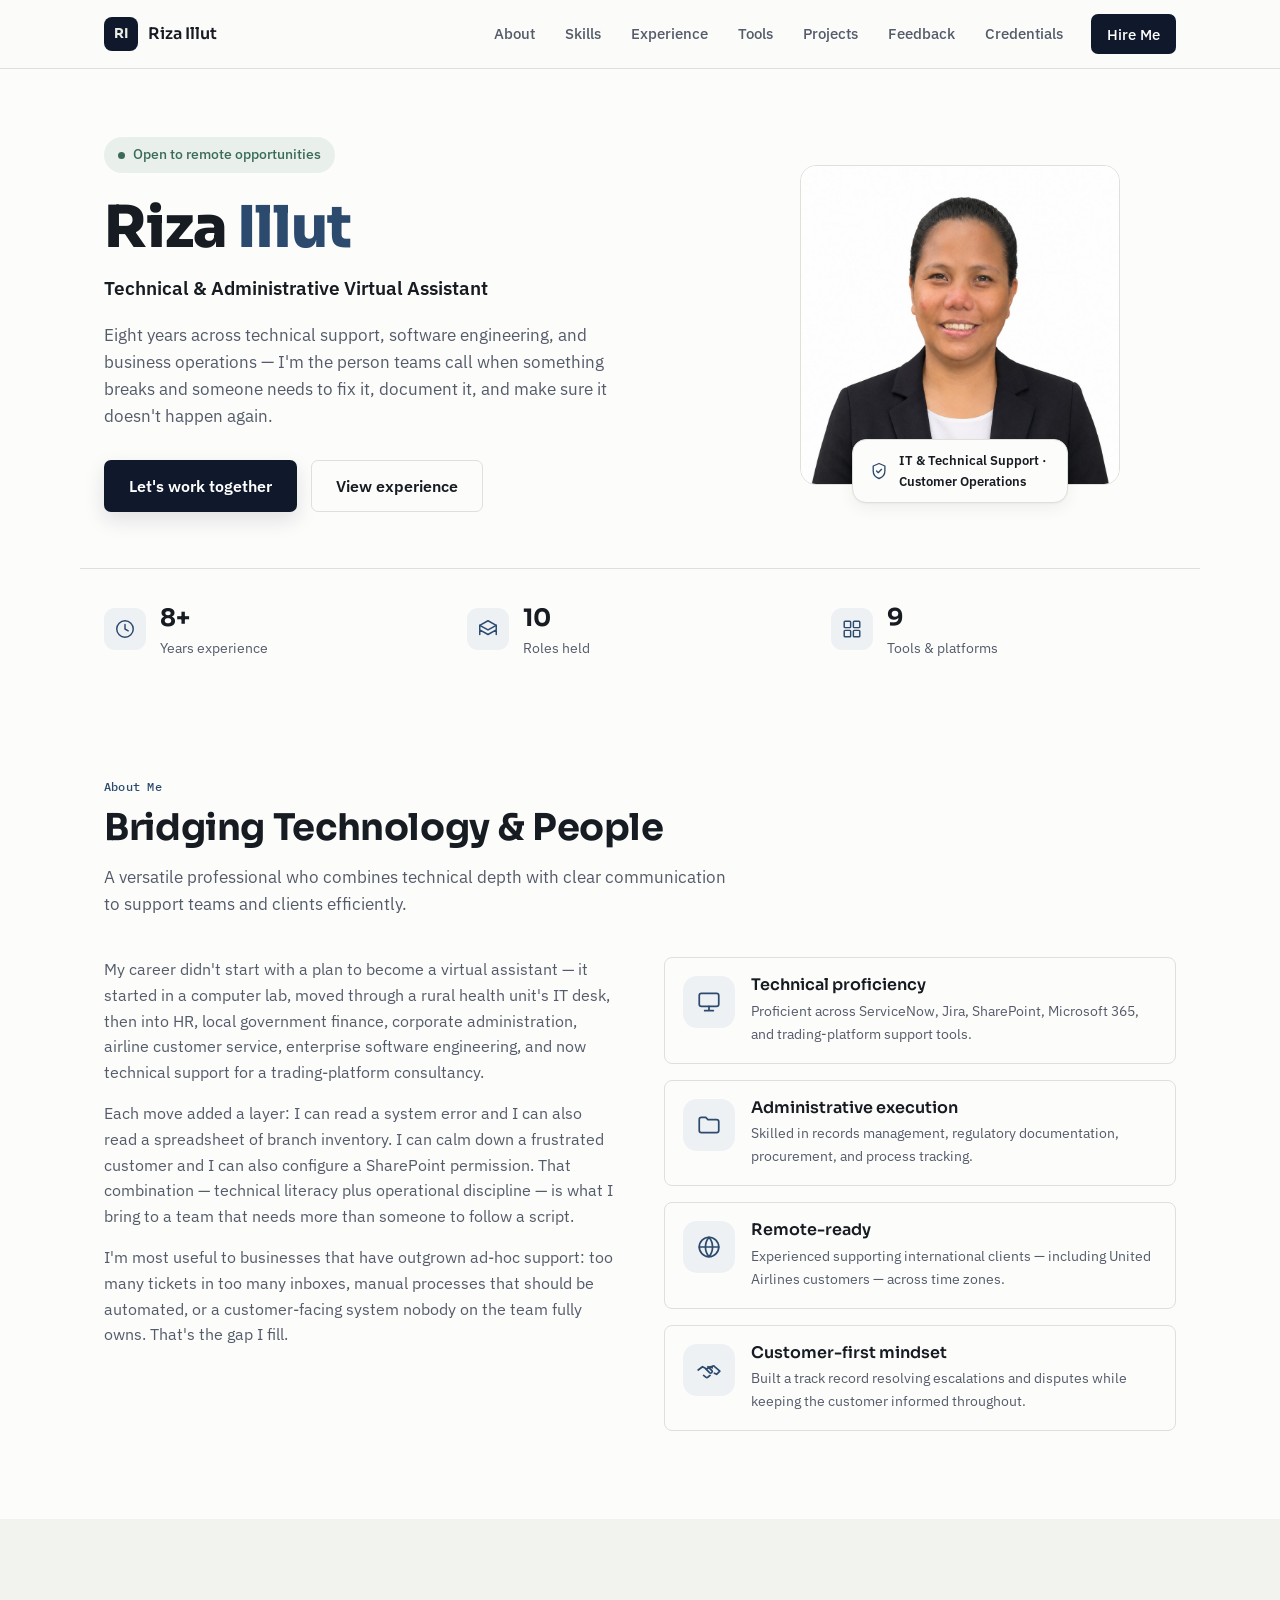
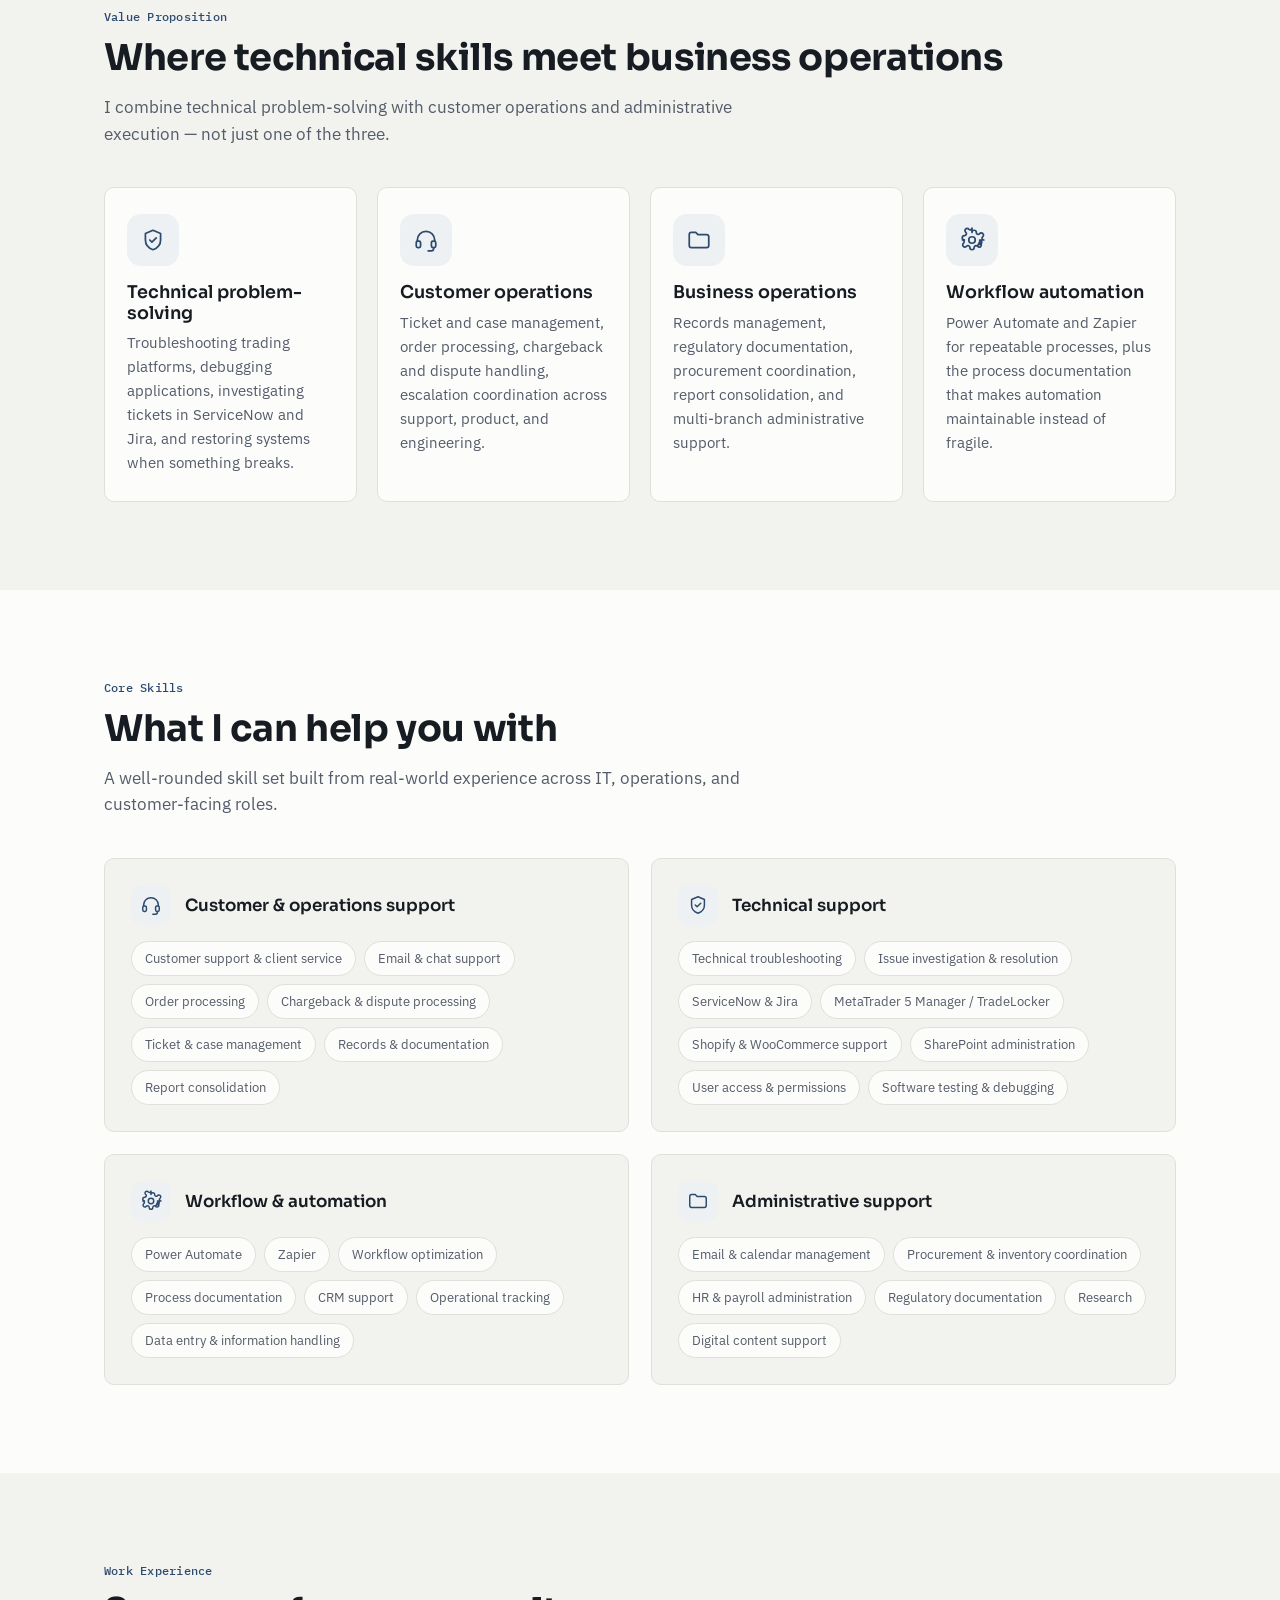
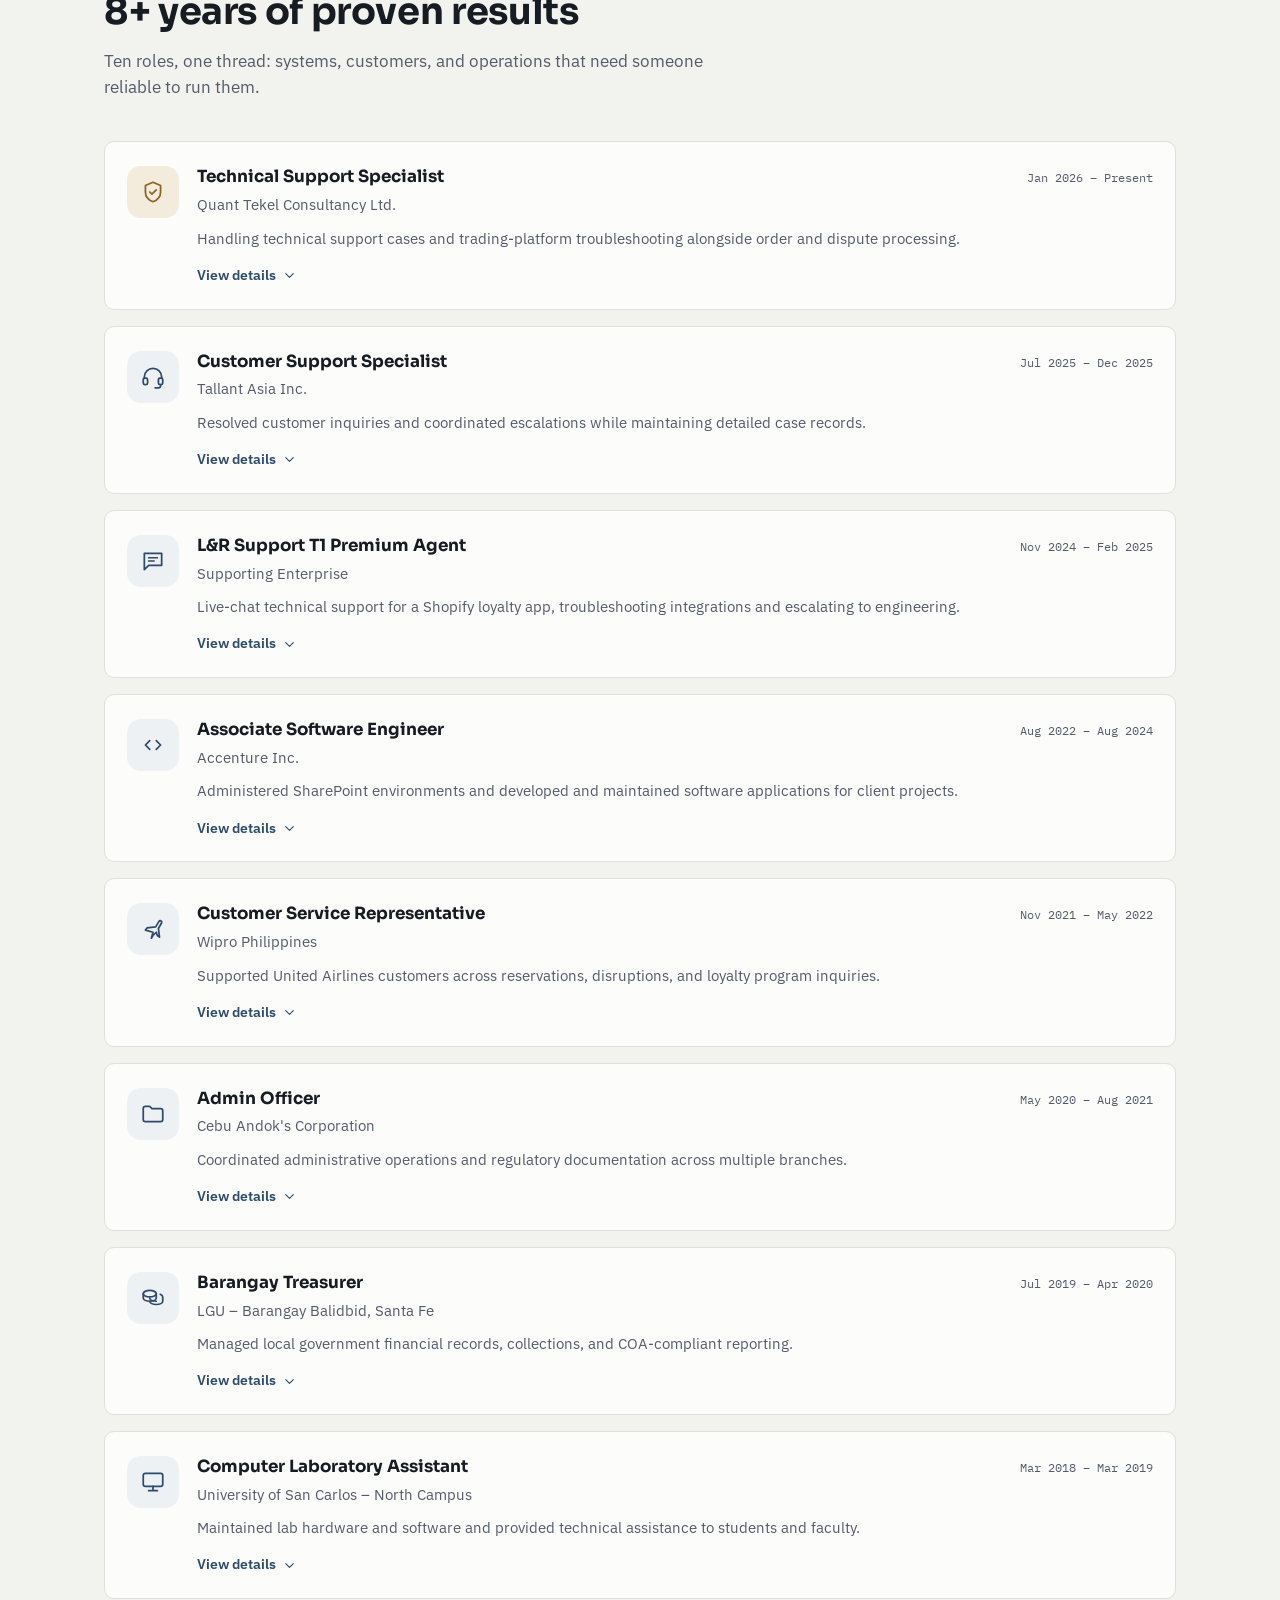
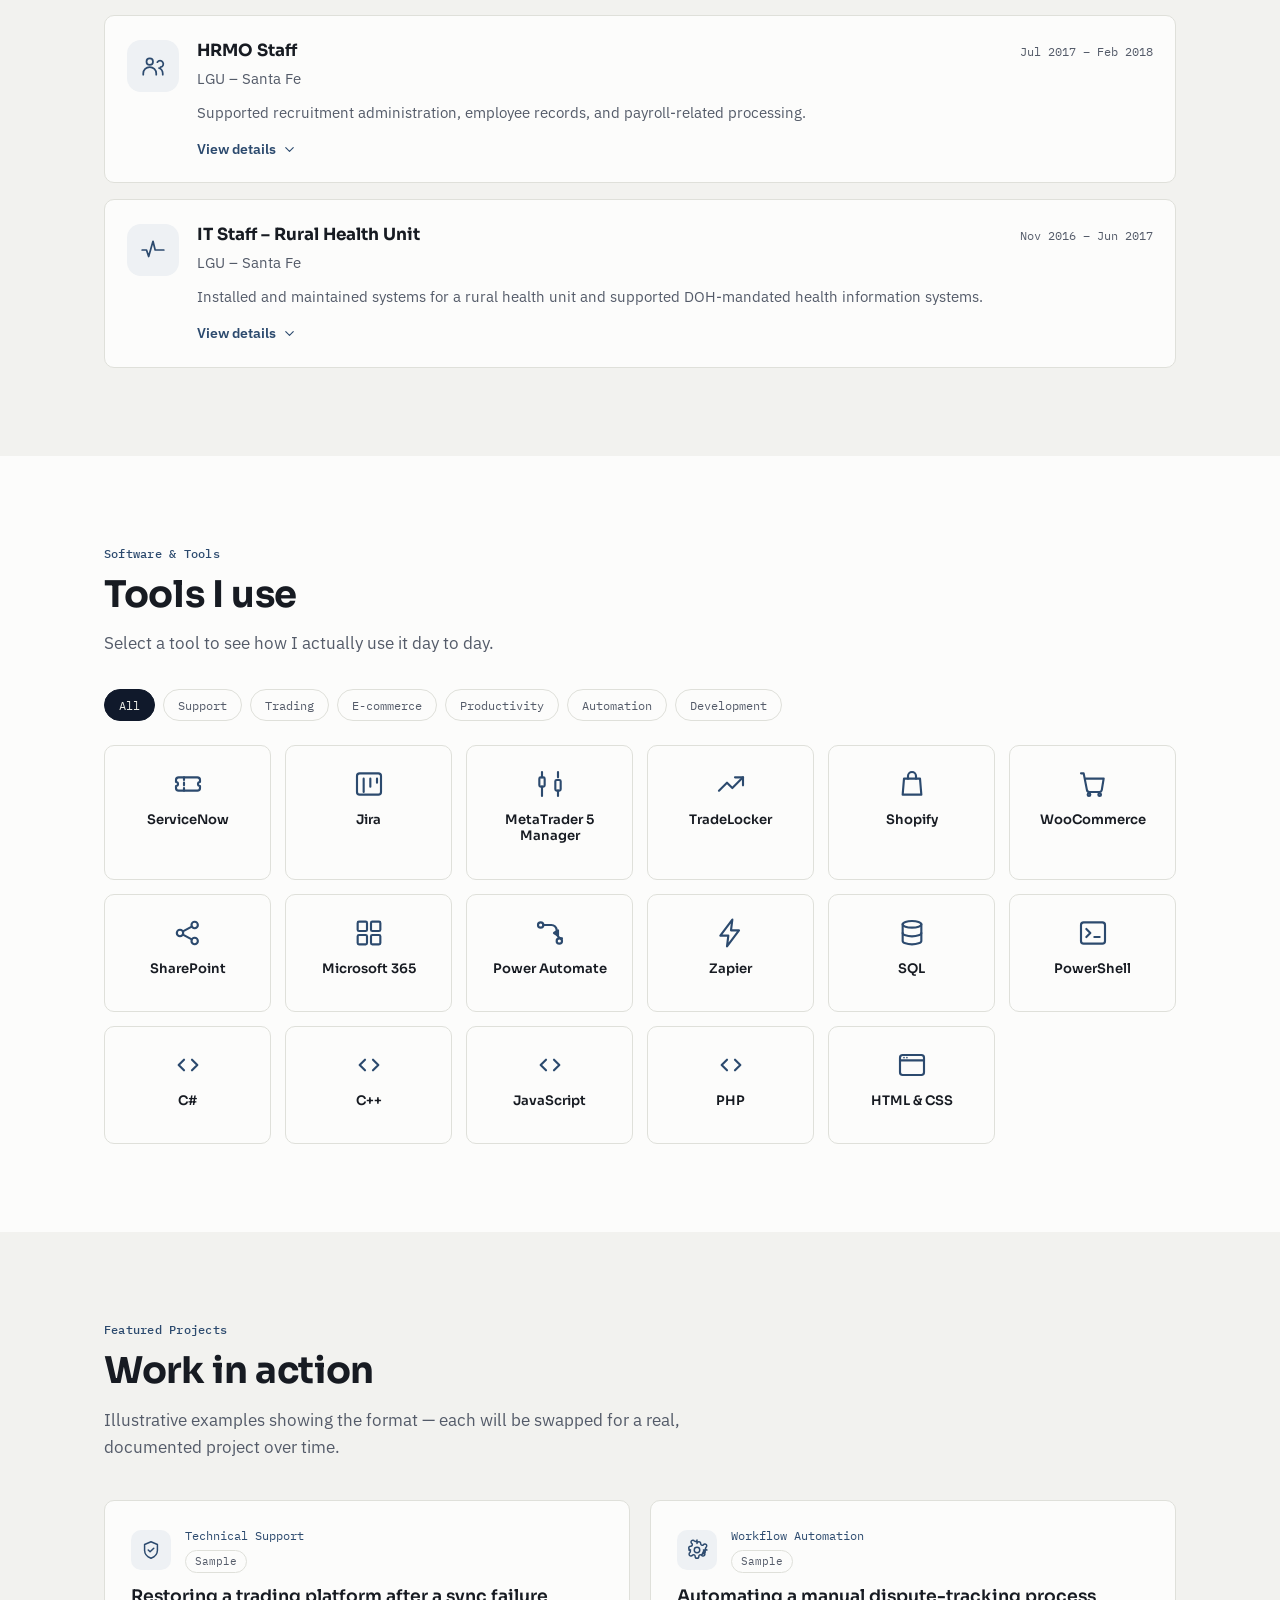
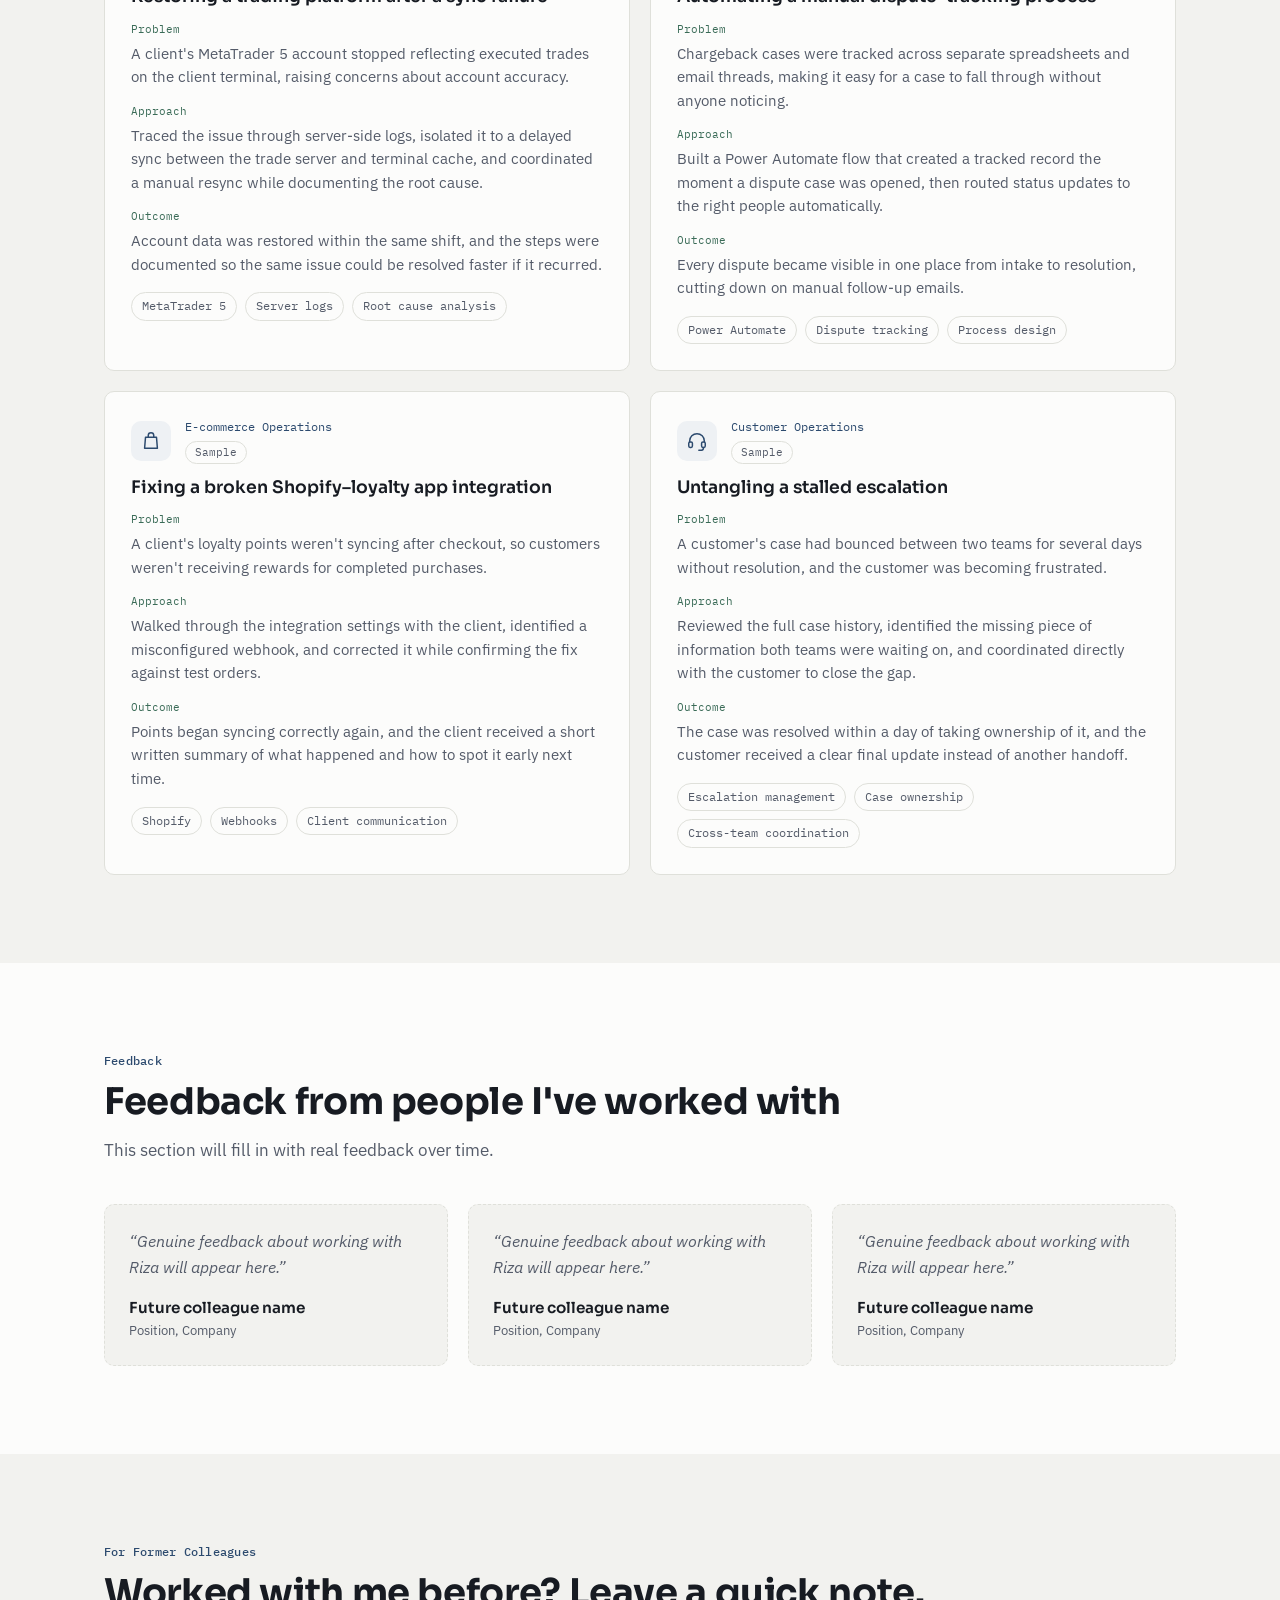
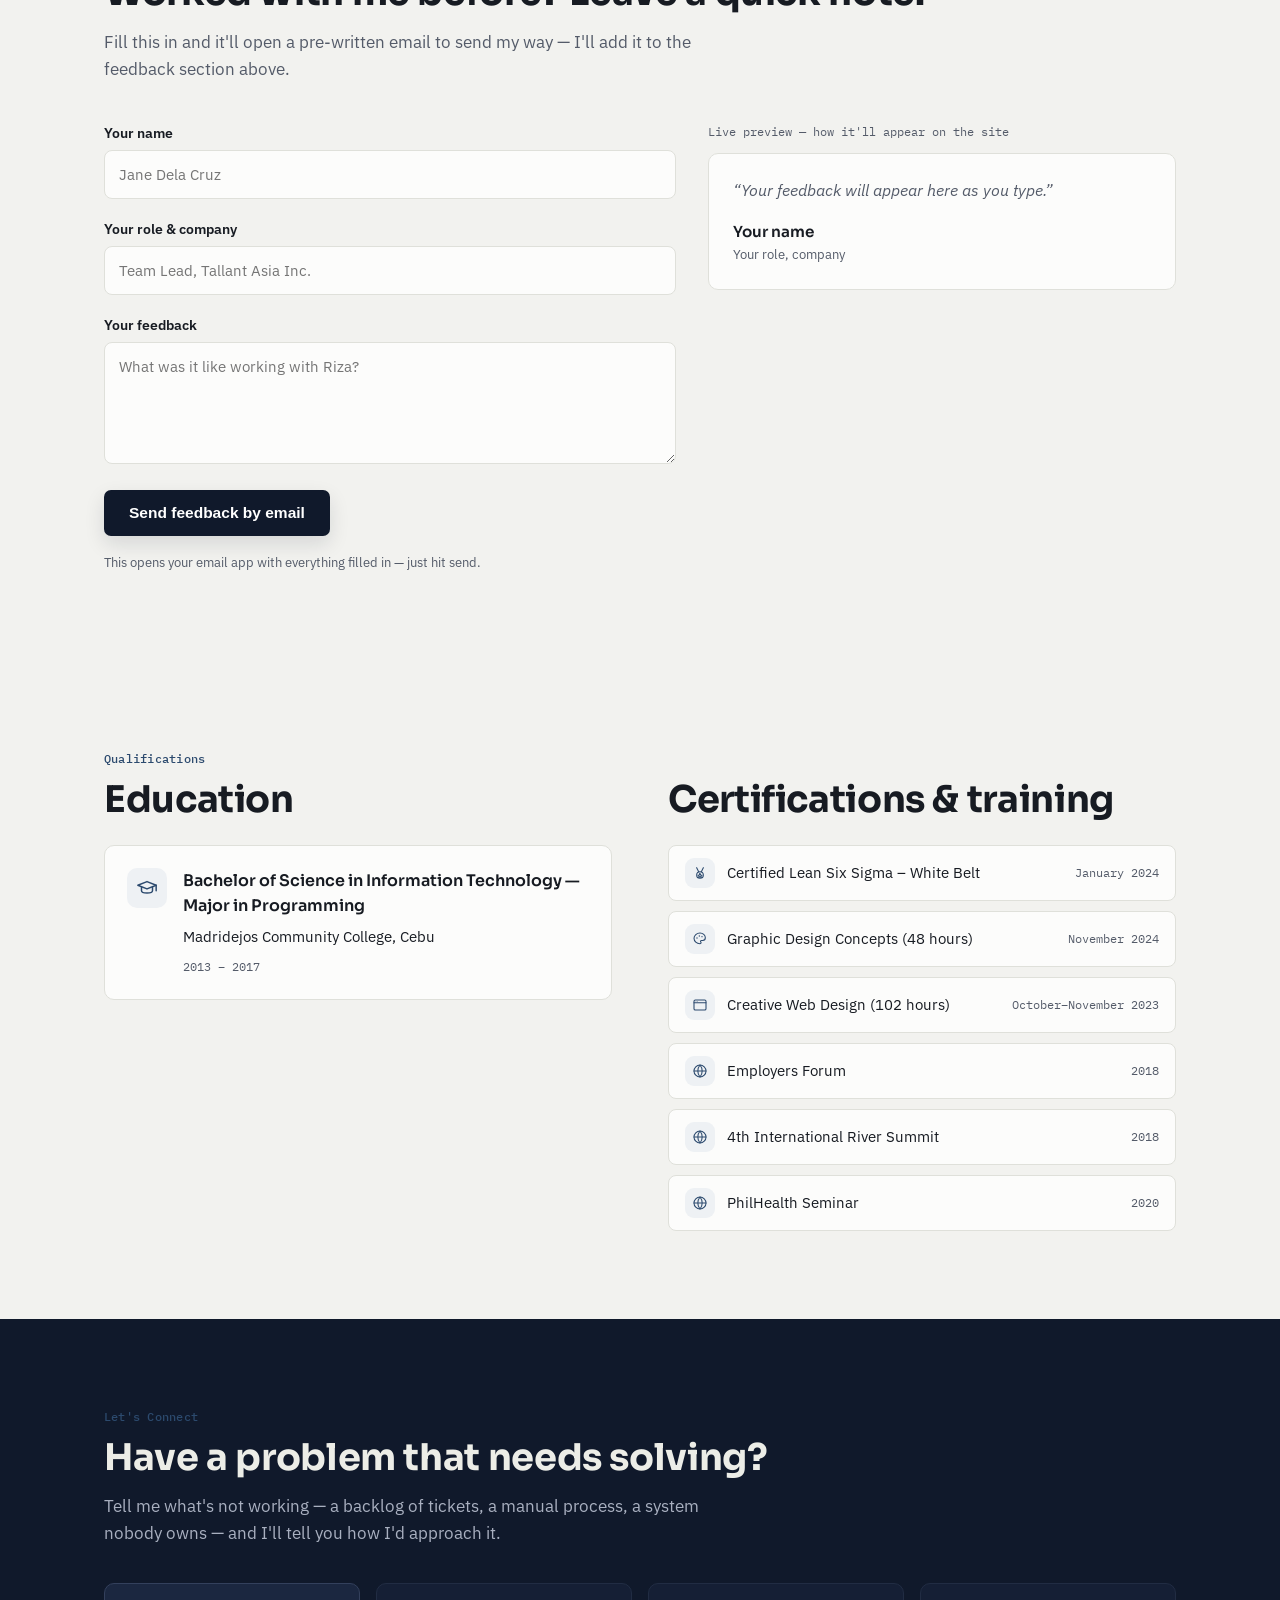
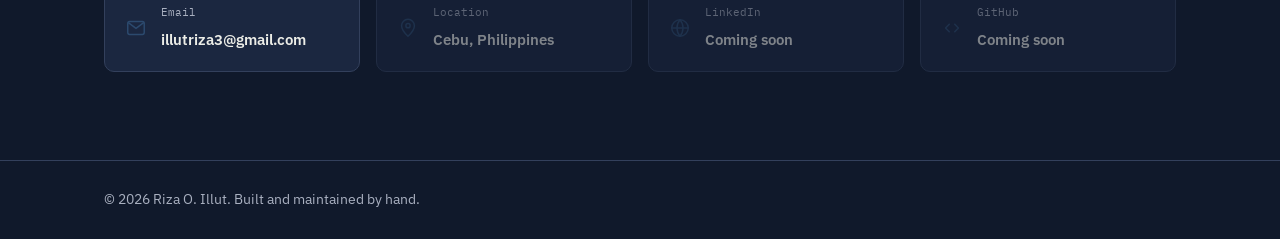
==== riza-illut-portfolio/index.html @ b19cc523 "Add files via upload" ====
<!DOCTYPE html>
<html lang="en">
<head>
  <meta charset="UTF-8">
  <meta name="viewport" content="width=device-width, initial-scale=1.0">
  <title>Riza O. Illut — Technical & Administrative Virtual Assistant</title>
  <meta name="description" content="Riza O. Illut is a Technical & Administrative Virtual Assistant with 8+ years across customer support, technical support, software engineering, and business operations. Available for remote work.">
  <meta name="keywords" content="Technical Virtual Assistant, Administrative Virtual Assistant, Customer Support Specialist, Technical Support Specialist, Customer Operations, Workflow Automation, Remote Virtual Assistant, E-commerce Support">
  <meta name="author" content="Riza O. Illut">

  <meta property="og:type" content="website">
  <meta property="og:title" content="Riza O. Illut — Technical & Administrative Virtual Assistant">
  <meta property="og:description" content="Eight years across technical support, software engineering, and business operations.">
  <meta property="og:image" content="assets/riza-profile.jpg">

  <link rel="icon" href="assets/favicon.svg" type="image/svg+xml">
  <link rel="preconnect" href="https://fonts.googleapis.com">
  <link rel="preconnect" href="https://fonts.gstatic.com" crossorigin>
  <link href="https://fonts.googleapis.com/css2?family=Sora:wght@500;600;700;800&family=IBM+Plex+Sans:wght@400;500;600&family=IBM+Plex+Mono:wght@400;500&display=swap" rel="stylesheet">
  <link rel="stylesheet" href="css/style.css">
</head>
<body>

  <a class="skip-link" href="#main">Skip to content</a>

  <!-- ============ NAV ============ -->
  <header class="site-header" id="site-header">
    <div class="header-inner">
      <a href="#top" class="brand">
        <span class="brand-mark" aria-hidden="true">RI</span>
        <span class="brand-name">Riza Illut</span>
      </a>

      <nav class="main-nav" id="main-nav" aria-label="Primary">
        <a href="#about">About</a>
        <a href="#services">Skills</a>
        <a href="#experience">Experience</a>
        <a href="#tools">Tools</a>
        <a href="#projects">Projects</a>
        <a href="#testimonials">Feedback</a>
        <a href="#education">Credentials</a>
        <a href="#contact" class="nav-cta">Hire Me</a>
      </nav>

      <button class="nav-toggle" id="nav-toggle" aria-expanded="false" aria-controls="main-nav" aria-label="Open menu">
        <span></span><span></span><span></span>
      </button>
    </div>
  </header>

  <main id="main">

    <!-- ============ HERO ============ -->
    <section class="hero" id="top">
      <div class="hero-inner">
        <div class="hero-copy">
          <p class="hero-badge" id="hero-availability"></p>
          <h1 id="hero-name"><span id="hero-name-first"></span><span id="hero-name-accent" class="accent-text"></span></h1>
          <p class="hero-role" id="hero-role"></p>
          <p class="hero-sub" id="hero-subhead"></p>
          <div class="hero-actions">
            <a href="#contact" class="btn btn-primary">Let's work together</a>
            <a href="#experience" class="btn btn-ghost">View experience</a>
          </div>
        </div>

        <div class="hero-visual">
          <div class="hero-photo-frame">
            <img id="hero-photo" src="assets/riza-profile.jpg" alt="Portrait of Riza O. Illut" width="320" height="320">
          </div>
          <div class="role-badge" id="hero-role-badge"></div>
        </div>
      </div>

      <ul class="hero-stats" id="hero-stats"></ul>
    </section>

    <!-- ============ ABOUT ============ -->
    <section class="section" id="about">
      <div class="section-inner">
        <p class="eyebrow">About Me</p>
        <h2>Bridging Technology & People</h2>
        <p class="section-lede" id="about-intro"></p>

        <div class="about-grid">
          <div class="about-copy" id="about-text"></div>
          <div class="about-highlights" id="about-highlights"></div>
        </div>
      </div>
    </section>

    <!-- ============ VALUE PROPS ============ -->
    <section class="section section-alt" id="value">
      <div class="section-inner">
        <p class="eyebrow">Value Proposition</p>
        <h2>Where technical skills meet business operations</h2>
        <p class="section-lede">I combine technical problem-solving with customer operations and administrative execution — not just one of the three.</p>
        <div class="value-grid" id="value-grid"></div>
      </div>
    </section>

    <!-- ============ SERVICES / SKILLS ============ -->
    <section class="section" id="services">
      <div class="section-inner">
        <p class="eyebrow">Core Skills</p>
        <h2>What I can help you with</h2>
        <p class="section-lede" id="services-intro"></p>
        <div class="services-grid" id="services-grid"></div>
      </div>
    </section>

    <!-- ============ EXPERIENCE ============ -->
    <section class="section section-alt" id="experience">
      <div class="section-inner">
        <p class="eyebrow">Work Experience</p>
        <h2>8+ years of proven results</h2>
        <p class="section-lede">Ten roles, one thread: systems, customers, and operations that need someone reliable to run them.</p>
        <ol class="timeline" id="timeline"></ol>
      </div>
    </section>

    <!-- ============ TOOLS ============ -->
    <section class="section" id="tools">
      <div class="section-inner">
        <p class="eyebrow">Software & Tools</p>
        <h2>Tools I use</h2>
        <p class="section-lede">Select a tool to see how I actually use it day to day.</p>
        <div class="tools-filter" id="tools-filter" role="tablist" aria-label="Filter tools by category"></div>
        <div class="tools-grid" id="tools-grid"></div>
      </div>
    </section>

    <!-- ============ PROJECTS ============ -->
    <section class="section section-alt" id="projects">
      <div class="section-inner">
        <p class="eyebrow">Featured Projects</p>
        <h2>Work in action</h2>
        <p class="section-lede">Illustrative examples showing the format — each will be swapped for a real, documented project over time.</p>
        <div class="projects-grid" id="projects-grid"></div>
      </div>
    </section>

    <!-- ============ TESTIMONIALS ============ -->
    <section class="section" id="testimonials">
      <div class="section-inner">
        <p class="eyebrow">Feedback</p>
        <h2>Feedback from people I've worked with</h2>
        <p class="section-lede">This section will fill in with real feedback over time.</p>
        <div class="testimonials-grid" id="testimonials-grid"></div>
      </div>
    </section>

    <!-- ============ LEAVE FEEDBACK ============ -->
    <section class="section section-alt" id="leave-feedback">
      <div class="section-inner">
        <p class="eyebrow">For Former Colleagues</p>
        <h2>Worked with me before? Leave a quick note.</h2>
        <p class="section-lede">Fill this in and it'll open a pre-written email to send my way — I'll add it to the feedback section above.</p>

        <div class="feedback-layout">
          <form class="feedback-form" id="feedback-form">
            <label for="fb-name">Your name</label>
            <input type="text" id="fb-name" placeholder="Jane Dela Cruz" autocomplete="name">

            <label for="fb-role">Your role & company</label>
            <input type="text" id="fb-role" placeholder="Team Lead, Tallant Asia Inc." autocomplete="organization-title">

            <label for="fb-quote">Your feedback</label>
            <textarea id="fb-quote" rows="4" placeholder="What was it like working with Riza?"></textarea>

            <button type="submit" class="btn btn-primary" id="fb-submit">Send feedback by email</button>
            <p class="feedback-note">This opens your email app with everything filled in — just hit send.</p>
          </form>

          <div class="feedback-preview">
            <span class="feedback-preview-label">Live preview — how it'll appear on the site</span>
            <div class="testimonial-card">
              <p class="testimonial-quote" id="preview-quote">&ldquo;Your feedback will appear here as you type.&rdquo;</p>
              <p class="testimonial-name" id="preview-name">Your name</p>
              <p class="testimonial-role" id="preview-role">Your role, company</p>
            </div>
          </div>
        </div>
      </div>
    </section>

    <!-- ============ EDUCATION ============ -->
    <section class="section section-alt" id="education">
      <div class="section-inner education-grid">
        <div>
          <p class="eyebrow">Qualifications</p>
          <h2>Education</h2>
          <div class="edu-card" id="edu-card"></div>
        </div>
        <div>
          <p class="eyebrow">&nbsp;</p>
          <h2>Certifications & training</h2>
          <ul class="cert-list" id="cert-list"></ul>
        </div>
      </div>
    </section>

    <!-- ============ CONTACT ============ -->
    <section class="section contact-section" id="contact">
      <div class="section-inner contact-inner">
        <p class="eyebrow eyebrow-on-ink">Let's Connect</p>
        <h2>Have a problem that needs solving?</h2>
        <p class="section-lede">Tell me what's not working — a backlog of tickets, a manual process, a system nobody owns — and I'll tell you how I'd approach it.</p>
        <div class="contact-grid" id="contact-grid"></div>
      </div>
    </section>

  </main>

  <footer class="site-footer">
    <div class="section-inner footer-inner">
      <p>© <span id="year"></span> Riza O. Illut. Built and maintained by hand.</p>
    </div>
  </footer>

  <script src="js/data.js"></script>
  <script src="js/app.js"></script>
</body>
</html>
---- riza-illut-portfolio/css/style.css ----
/* ============================================================
   DESIGN TOKENS
   ============================================================ */
:root {
  --ink: #10192B;
  --ink-soft: #1B2740;
  --paper: #FCFCFB;
  --paper-alt: #F2F2EF;
  --text: #171B22;
  --text-muted: #545B69;
  --text-on-ink: #ECEDE7;
  --text-on-ink-muted: #A9B0C0;
  --line: #DFE0DA;
  --line-on-ink: #33405C;

  --accent-1: #2C4A6E;   /* muted slate blue — primary accent  */
  --accent-2: #2C4A6E;   /* kept as alias so existing rules resolve */
  --accent-tint: #EEF1F4;
  --teal: #3A6B57;
  --teal-tint: #E9F0EC;
  --amber: #8A6420;
  --amber-tint: #F3ECDD;

  --font-display: "Sora", system-ui, sans-serif;
  --font-body: "IBM Plex Sans", system-ui, sans-serif;
  --font-mono: "IBM Plex Mono", ui-monospace, monospace;

  --max-width: 1120px;
  --radius: 10px;
  --radius-sm: 8px;
  --shadow-card: 0 1px 2px rgba(16, 25, 43, 0.04), 0 6px 16px rgba(16, 25, 43, 0.05);
  --shadow-lift: 0 8px 20px rgba(16, 25, 43, 0.12);
}

* { box-sizing: border-box; }
html { scroll-behavior: smooth; }
@media (prefers-reduced-motion: reduce) {
  html { scroll-behavior: auto; }
  *, *::before, *::after { animation-duration: 0.001ms !important; animation-iteration-count: 1 !important; transition-duration: 0.001ms !important; }
}

body {
  margin: 0;
  background: var(--paper);
  color: var(--text);
  font-family: var(--font-body);
  font-size: 16px;
  line-height: 1.6;
  -webkit-font-smoothing: antialiased;
}

h1, h2, h3 { font-family: var(--font-display); color: var(--text); line-height: 1.15; margin: 0; }
h2 { font-size: clamp(1.6rem, 1.3rem + 1.4vw, 2.3rem); font-weight: 700; letter-spacing: -0.01em; margin-top: 10px; }
h3 { font-size: 1.1rem; font-weight: 600; }
p { margin: 0; color: var(--text-muted); }
a { color: inherit; }
.icon svg, .icon { display: block; width: 100%; height: 100%; }

.skip-link {
  position: absolute; left: -999px; top: 0; background: var(--ink); color: var(--text-on-ink);
  padding: 10px 16px; z-index: 200; border-radius: 0 0 6px 0;
}
.skip-link:focus { left: 0; }
:focus-visible { outline: 2px solid var(--accent-1); outline-offset: 3px; }

.eyebrow {
  font-family: var(--font-mono); font-size: 0.78rem; font-weight: 500; letter-spacing: 0.02em;
  color: var(--accent-1); margin: 0;
}
.eyebrow-on-ink { color: var(--accent-2); }
.accent-text {
  color: var(--accent-1);
  font-style: normal;
}

/* ============================================================
   LAYOUT HELPERS
   ============================================================ */
.section-inner { max-width: var(--max-width); margin: 0 auto; padding: 0 24px; }
.section { padding: 88px 0; }
.section-alt { background: var(--paper-alt); }
.section-lede { max-width: 640px; margin-top: 14px; font-size: 1.05rem; }

/* Icon badges reused across About / Services / Timeline / Projects / Education */
.icon-badge {
  width: 52px; height: 52px; flex-shrink: 0; border-radius: 14px;
  background: var(--accent-tint); color: var(--accent-1);
  display: flex; align-items: center; justify-content: center; padding: 13px;
}
.icon-badge-sm { width: 40px; height: 40px; border-radius: 10px; padding: 9px; }

.chip-row { display: flex; flex-wrap: wrap; gap: 8px; margin-top: 16px; }
.chip {
  font-size: 0.82rem; color: var(--text-muted); background: var(--paper);
  border: 1px solid var(--line); border-radius: 20px; padding: 6px 13px;
}
.chip-sm { font-family: var(--font-mono); font-size: 0.72rem; padding: 4px 10px; }

/* ============================================================
   HEADER / NAV
   ============================================================ */
.site-header {
  position: sticky; top: 0; z-index: 100;
  background: rgba(251, 251, 250, 0.88);
  backdrop-filter: blur(8px);
  border-bottom: 1px solid var(--line);
}
.header-inner {
  max-width: var(--max-width); margin: 0 auto; padding: 14px 24px;
  display: flex; align-items: center; justify-content: space-between;
}
.brand { display: flex; align-items: center; gap: 10px; text-decoration: none; }
.brand-mark {
  width: 34px; height: 34px; border-radius: 8px;
  background: var(--ink); color: var(--text-on-ink);
  display: flex; align-items: center; justify-content: center; font-family: var(--font-display);
  font-weight: 700; font-size: 0.85rem;
}
.brand-name { font-family: var(--font-display); font-weight: 600; font-size: 1rem; color: var(--text); }

.main-nav { display: flex; align-items: center; gap: 26px; }
.main-nav a {
  text-decoration: none; color: var(--text-muted); font-size: 0.95rem; font-weight: 500;
  padding: 6px 2px; border-bottom: 2px solid transparent; transition: color 0.15s, border-color 0.15s;
}
.main-nav a:hover, .main-nav a.active { color: var(--text); border-color: var(--accent-1); }
.main-nav a.nav-cta {
  background: var(--ink); color: #fff;
  padding: 8px 16px; border-radius: 7px; border-bottom: none;
}
.main-nav a.nav-cta:hover { background: var(--ink-soft); color: #fff; }

.nav-toggle {
  display: none; flex-direction: column; justify-content: center; gap: 5px;
  width: 40px; height: 40px; background: none; border: 1px solid var(--line); border-radius: 8px; cursor: pointer;
}
.nav-toggle span { display: block; width: 18px; height: 2px; background: var(--text); margin: 0 auto; transition: transform 0.2s, opacity 0.2s; }
.nav-toggle[aria-expanded="true"] span:nth-child(1) { transform: translateY(7px) rotate(45deg); }
.nav-toggle[aria-expanded="true"] span:nth-child(2) { opacity: 0; }
.nav-toggle[aria-expanded="true"] span:nth-child(3) { transform: translateY(-7px) rotate(-45deg); }

/* ============================================================
   BUTTONS
   ============================================================ */
.btn {
  display: inline-flex; align-items: center; gap: 8px; text-decoration: none;
  padding: 13px 24px; border-radius: 7px; font-weight: 600; font-size: 0.97rem;
  transition: transform 0.12s, box-shadow 0.15s, border-color 0.15s, background 0.15s;
  border: 1px solid transparent; cursor: pointer;
}
.btn:hover { transform: translateY(-1px); }
.btn-primary { background: var(--ink); color: #fff; box-shadow: var(--shadow-lift); }
.btn-primary:hover { background: var(--ink-soft); }
.btn-ghost { background: var(--paper); color: var(--text); border-color: var(--line); }
.btn-ghost:hover { border-color: var(--accent-1); }

/* ============================================================
   HERO
   ============================================================ */
.hero { position: relative; padding: 68px 0 0; }
.hero-inner {
  position: relative; max-width: var(--max-width); margin: 0 auto; padding: 0 24px;
  display: grid; grid-template-columns: 1.15fr 0.85fr; gap: 56px; align-items: center;
}
.hero-badge {
  display: inline-flex; align-items: center; gap: 8px; font-size: 0.85rem; font-weight: 500; color: var(--teal);
  background: var(--teal-tint); border-radius: 20px; padding: 7px 14px; margin-bottom: 22px;
}
.hero-badge .dot { width: 7px; height: 7px; border-radius: 50%; background: var(--teal); display: inline-block; }
h1#hero-name { font-size: clamp(2.3rem, 1.6rem + 3vw, 3.6rem); font-weight: 800; letter-spacing: -0.02em; }
.hero-role { margin-top: 12px; font-size: 1.2rem; font-weight: 600; color: var(--text); }
.hero-sub { margin-top: 18px; font-size: 1.05rem; max-width: 54ch; }
.hero-actions { margin-top: 30px; display: flex; gap: 14px; flex-wrap: wrap; }

.hero-visual { position: relative; display: flex; justify-content: center; }
.hero-photo-frame {
  width: min(320px, 80%); aspect-ratio: 1/1; border-radius: 16px; padding: 0;
  border: 1px solid var(--line); background: var(--paper);
}
.hero-photo-frame img { width: 100%; height: 100%; object-fit: cover; border-radius: 15px; display: block; }
.role-badge {
  position: absolute; left: 50%; bottom: -18px; transform: translateX(-50%);
  display: flex; align-items: center; gap: 10px; background: var(--paper); border: 1px solid var(--line);
  border-radius: 14px; padding: 10px 16px; box-shadow: var(--shadow-card); white-space: nowrap;
  font-size: 0.82rem; font-weight: 600; max-width: 90%;
}
.role-badge span:last-child { white-space: normal; }
.role-badge-icon { width: 20px; height: 20px; color: var(--accent-1); flex-shrink: 0; }

.hero-stats {
  position: relative; list-style: none; margin: 56px 0 0; padding: 0; max-width: var(--max-width);
  margin-left: auto; margin-right: auto; padding: 30px 24px; display: grid; grid-template-columns: repeat(3, 1fr);
  gap: 18px; border-top: 1px solid var(--line);
}
.stat-pill { display: flex; align-items: center; gap: 14px; }
.stat-pill-icon {
  width: 42px; height: 42px; border-radius: 11px; background: var(--accent-tint); color: var(--accent-1);
  display: flex; align-items: center; justify-content: center; padding: 10px; flex-shrink: 0;
}
.stat-pill-text { display: flex; flex-direction: column; }
.stat-value { font-family: var(--font-display); font-weight: 700; font-size: 1.5rem; }
.stat-label { font-size: 0.85rem; color: var(--text-muted); }

/* ============================================================
   ABOUT
   ============================================================ */
.about-grid { display: grid; grid-template-columns: 1fr 1fr; gap: 48px; margin-top: 40px; align-items: start; }
.about-copy p { margin-top: 16px; }
.about-copy p:first-child { margin-top: 0; }
.about-highlights { display: grid; gap: 16px; }
.highlight-card { display: flex; gap: 16px; padding: 18px; background: var(--paper); border: 1px solid var(--line); border-radius: var(--radius-sm); }
.highlight-card h3 { font-size: 1rem; }
.highlight-card p { margin-top: 4px; font-size: 0.9rem; }

/* ============================================================
   VALUE GRID
   ============================================================ */
.value-grid { margin-top: 40px; display: grid; grid-template-columns: repeat(4, 1fr); gap: 20px; }
.value-card {
  padding: 26px 22px; background: var(--paper); border: 1px solid var(--line); border-radius: var(--radius);
  transition: transform 0.15s, box-shadow 0.15s;
}
.value-card:hover { transform: translateY(-3px); box-shadow: var(--shadow-card); }
.value-card .icon-badge { margin-bottom: 16px; }
.value-card h3 { margin-bottom: 8px; }
.value-card p { font-size: 0.94rem; }

/* ============================================================
   SERVICES
   ============================================================ */
.services-grid { margin-top: 40px; display: grid; grid-template-columns: repeat(2, 1fr); gap: 22px; }
.service-card { padding: 26px; border-radius: var(--radius); background: var(--paper-alt); border: 1px solid var(--line); }
.service-head { display: flex; align-items: center; gap: 14px; }
.service-head h3 { font-size: 1.05rem; }

/* ============================================================
   TIMELINE (experience)
   ============================================================ */
.timeline { list-style: none; margin: 40px 0 0; padding: 0; display: grid; gap: 16px; }
.timeline-entry {
  width: 100%; text-align: left; background: var(--paper); border: 1px solid var(--line); border-radius: var(--radius);
  padding: 22px; cursor: pointer; font: inherit; color: inherit; display: flex; gap: 18px;
  transition: border-color 0.15s, box-shadow 0.15s;
}
.timeline-entry:hover { border-color: var(--accent-1); box-shadow: var(--shadow-card); }
.timeline-item.is-current .timeline-icon { background: var(--amber-tint); color: var(--amber); }
.timeline-icon { margin-top: 2px; }
.timeline-copy { flex: 1; min-width: 0; }
.timeline-head { display: flex; align-items: baseline; justify-content: space-between; gap: 12px; flex-wrap: wrap; }
.timeline-role { font-family: var(--font-display); font-weight: 700; font-size: 1.05rem; }
.timeline-meta { font-family: var(--font-mono); font-size: 0.78rem; color: var(--text-muted); white-space: nowrap; }
.timeline-company { font-size: 0.92rem; color: var(--text-muted); margin-top: 2px; }
.timeline-summary { margin-top: 10px; font-size: 0.94rem; }
.timeline-toggle-row { display: flex; align-items: center; gap: 6px; margin-top: 14px; font-size: 0.85rem; color: var(--accent-1); font-weight: 600; }
.chevron { width: 15px; height: 15px; transition: transform 0.18s; }
.timeline-entry[aria-expanded="true"] .chevron { transform: rotate(180deg); }
.timeline-body { padding: 0 22px; }
.timeline-body[hidden] { display: none; }
.timeline-details {
  list-style: none; margin: 0; padding: 18px 0 4px 70px; display: grid; gap: 10px;
  border-top: 1px solid var(--line); margin-top: -8px;
}
.timeline-details li { font-size: 0.93rem; color: var(--text-muted); padding-left: 16px; position: relative; }
.timeline-details li::before { content: ""; position: absolute; left: 0; top: 9px; width: 6px; height: 6px; border-radius: 50%; background: var(--accent-1); }

/* ============================================================
   TOOLS
   ============================================================ */
.tools-filter { display: flex; flex-wrap: wrap; gap: 8px; margin: 32px 0 24px; }
.tools-filter button {
  font-family: var(--font-mono); font-size: 0.78rem; padding: 7px 14px; border-radius: 20px;
  border: 1px solid var(--line); background: var(--paper); cursor: pointer; color: var(--text-muted);
}
.tools-filter button.is-active { background: var(--ink); color: var(--text-on-ink); border-color: var(--ink); }
.tools-grid { display: grid; grid-template-columns: repeat(6, 1fr); gap: 14px; }
.tool-card {
  text-align: center; padding: 22px 14px; border-radius: var(--radius); border: 1px solid var(--line); background: var(--paper);
  cursor: pointer; font: inherit; color: inherit; transition: border-color 0.15s, transform 0.12s;
  display: flex; flex-direction: column; align-items: center; gap: 12px;
}
.tool-card:hover { border-color: var(--accent-1); transform: translateY(-2px); }
.tool-icon { width: 32px; height: 32px; color: var(--accent-1); flex-shrink: 0; }
.tool-name { font-family: var(--font-display); font-weight: 600; font-size: 0.82rem; line-height: 1.25; }
.tool-detail {
  font-size: 0.84rem; color: var(--text-muted); text-align: left; max-height: 0; overflow: hidden;
  transition: max-height 0.2s ease; width: 100%;
}
.tool-card[aria-expanded="true"] .tool-detail { max-height: 160px; margin-top: 2px; }

/* ============================================================
   PROJECTS
   ============================================================ */
.projects-grid { margin-top: 40px; display: grid; grid-template-columns: repeat(2, 1fr); gap: 20px; }
.project-card { padding: 26px; border-radius: var(--radius); background: var(--paper); border: 1px solid var(--line); }
.project-head { display: flex; align-items: center; gap: 14px; }
.project-category { display: block; font-family: var(--font-mono); font-size: 0.72rem; color: var(--accent-1); }
.sample-tag {
  display: inline-block; font-family: var(--font-mono); font-size: 0.66rem; color: var(--text-muted);
  border: 1px solid var(--line); border-radius: 20px; padding: 2px 9px; margin-top: 4px;
}
.project-card h3 { margin-top: 14px; font-size: 1.08rem; }
.project-row { margin-top: 14px; }
.project-row-label { display: block; font-family: var(--font-mono); font-size: 0.7rem; color: var(--teal); margin-bottom: 3px; }
.project-row p { font-size: 0.92rem; }

/* ============================================================
   TESTIMONIALS
   ============================================================ */
.testimonials-grid { margin-top: 40px; display: grid; grid-template-columns: repeat(3, 1fr); gap: 20px; }
.testimonial-card { padding: 24px; border-radius: var(--radius); border: 1px dashed var(--line); background: var(--paper-alt); }
.testimonial-quote { font-style: italic; color: var(--text-muted); }
.testimonial-name { margin-top: 16px; font-family: var(--font-display); font-weight: 600; font-size: 0.95rem; color: var(--text); }
.testimonial-role { font-size: 0.82rem; color: var(--text-muted); }

/* ============================================================
   LEAVE FEEDBACK
   ============================================================ */
.feedback-layout { margin-top: 40px; display: grid; grid-template-columns: 1.1fr 0.9fr; gap: 32px; align-items: start; }
.feedback-form { display: flex; flex-direction: column; gap: 6px; }
.feedback-form label { font-size: 0.85rem; font-weight: 600; color: var(--text); margin-top: 14px; }
.feedback-form label:first-child { margin-top: 0; }
.feedback-form input, .feedback-form textarea {
  font: inherit; font-size: 0.95rem; padding: 11px 14px; border-radius: var(--radius-sm);
  border: 1px solid var(--line); background: var(--paper); color: var(--text); resize: vertical;
}
.feedback-form input:focus, .feedback-form textarea:focus { border-color: var(--accent-1); }
.feedback-form .btn { margin-top: 20px; align-self: flex-start; }
.feedback-note { margin-top: 10px; font-size: 0.82rem; color: var(--text-muted); }

.feedback-preview { position: sticky; top: 96px; }
.feedback-preview-label { display: block; font-family: var(--font-mono); font-size: 0.72rem; color: var(--text-muted); margin-bottom: 12px; }
.feedback-preview .testimonial-card { border-style: solid; background: var(--paper); }

/* ============================================================
   EDUCATION
   ============================================================ */
.education-grid { display: grid; grid-template-columns: 1fr 1fr; gap: 56px; }
.edu-card { margin-top: 24px; padding: 22px; border-radius: var(--radius); border: 1px solid var(--line); background: var(--paper); display: flex; gap: 16px; }
.edu-card .degree { font-family: var(--font-display); font-weight: 600; }
.edu-card .school { margin-top: 6px; font-size: 0.92rem; }
.edu-card .dates { margin-top: 8px; font-family: var(--font-mono); font-size: 0.78rem; color: var(--text-muted); }
.cert-list { list-style: none; margin: 24px 0 0; padding: 0; display: grid; gap: 10px; }
.cert-list li { display: flex; align-items: center; gap: 12px; padding: 12px 16px; border-radius: var(--radius-sm); background: var(--paper); border: 1px solid var(--line); font-size: 0.92rem; }
.cert-icon { width: 30px; height: 30px; border-radius: 9px; background: var(--accent-tint); color: var(--accent-1); flex-shrink: 0; display: flex; align-items: center; justify-content: center; padding: 7px; }
.cert-text { flex: 1; }
.cert-date { font-family: var(--font-mono); font-size: 0.76rem; color: var(--text-muted); white-space: nowrap; }

/* ============================================================
   CONTACT
   ============================================================ */
.contact-section { background: var(--ink); color: var(--text-on-ink); }
.contact-section h2 { color: var(--text-on-ink); }
.contact-section .section-lede { color: var(--text-on-ink-muted); }
.contact-grid { margin-top: 36px; display: grid; grid-template-columns: repeat(4, 1fr); gap: 16px; }
.contact-item {
  display: flex; align-items: center; gap: 14px; padding: 20px; border-radius: var(--radius); border: 1px solid var(--line-on-ink);
  background: var(--ink-soft); text-decoration: none; color: var(--text-on-ink); transition: border-color 0.15s;
}
.contact-item:not(.is-disabled):hover { border-color: var(--accent-2); }
.contact-icon { width: 22px; height: 22px; color: var(--accent-2); flex-shrink: 0; }
.contact-item .label { display: block; font-family: var(--font-mono); font-size: 0.7rem; color: var(--text-on-ink-muted); }
.contact-item .value { display: block; margin-top: 6px; font-weight: 600; font-size: 0.92rem; word-break: break-word; }
.contact-item.is-disabled { opacity: 0.5; pointer-events: none; }

/* ============================================================
   FOOTER
   ============================================================ */
.site-footer { padding: 28px 0; background: var(--ink); border-top: 1px solid var(--line-on-ink); }
.footer-inner p { color: var(--text-on-ink-muted); font-size: 0.85rem; margin: 0; }

/* ============================================================
   RESPONSIVE
   ============================================================ */
@media (max-width: 980px) {
  .value-grid { grid-template-columns: repeat(2, 1fr); }
  .services-grid { grid-template-columns: 1fr; }
  .tools-grid { grid-template-columns: repeat(4, 1fr); }
  .projects-grid { grid-template-columns: 1fr; }
  .testimonials-grid { grid-template-columns: 1fr; }
  .contact-grid { grid-template-columns: repeat(2, 1fr); }
  .hero-inner { grid-template-columns: 1fr; text-align: center; }
  .hero-sub { margin-left: auto; margin-right: auto; }
  .hero-actions { justify-content: center; }
  .hero-visual { order: -1; margin-bottom: 40px; }
  .hero-stats { grid-template-columns: repeat(3, 1fr); }
  .about-grid { grid-template-columns: 1fr; }
  .feedback-layout { grid-template-columns: 1fr; }
  .feedback-preview { position: static; }
  .education-grid { grid-template-columns: 1fr; gap: 40px; }
}

@media (max-width: 720px) {
  .section { padding: 64px 0; }
  .main-nav {
    position: fixed; inset: 62px 0 0 0; background: var(--paper); flex-direction: column; align-items: flex-start;
    padding: 28px 24px; gap: 4px; transform: translateY(-8px); opacity: 0; pointer-events: none;
    transition: opacity 0.18s, transform 0.18s; border-top: 1px solid var(--line); overflow-y: auto;
  }
  .main-nav.is-open { transform: translateY(0); opacity: 1; pointer-events: auto; }
  .main-nav a { width: 100%; padding: 14px 4px; border-bottom: 1px solid var(--line); }
  .main-nav a.nav-cta { margin-top: 10px; text-align: center; border-bottom: none; }
  .nav-toggle { display: flex; }
  .value-grid { grid-template-columns: 1fr; }
  .tools-grid { grid-template-columns: repeat(3, 1fr); }
  .contact-grid { grid-template-columns: 1fr; }
  .hero-stats { grid-template-columns: 1fr; gap: 22px; padding: 26px 24px; }
  .stat-pill { justify-content: center; }
  .role-badge { font-size: 0.74rem; padding: 8px 12px; }
}

@media (max-width: 480px) {
  .tools-grid { grid-template-columns: repeat(2, 1fr); }
}
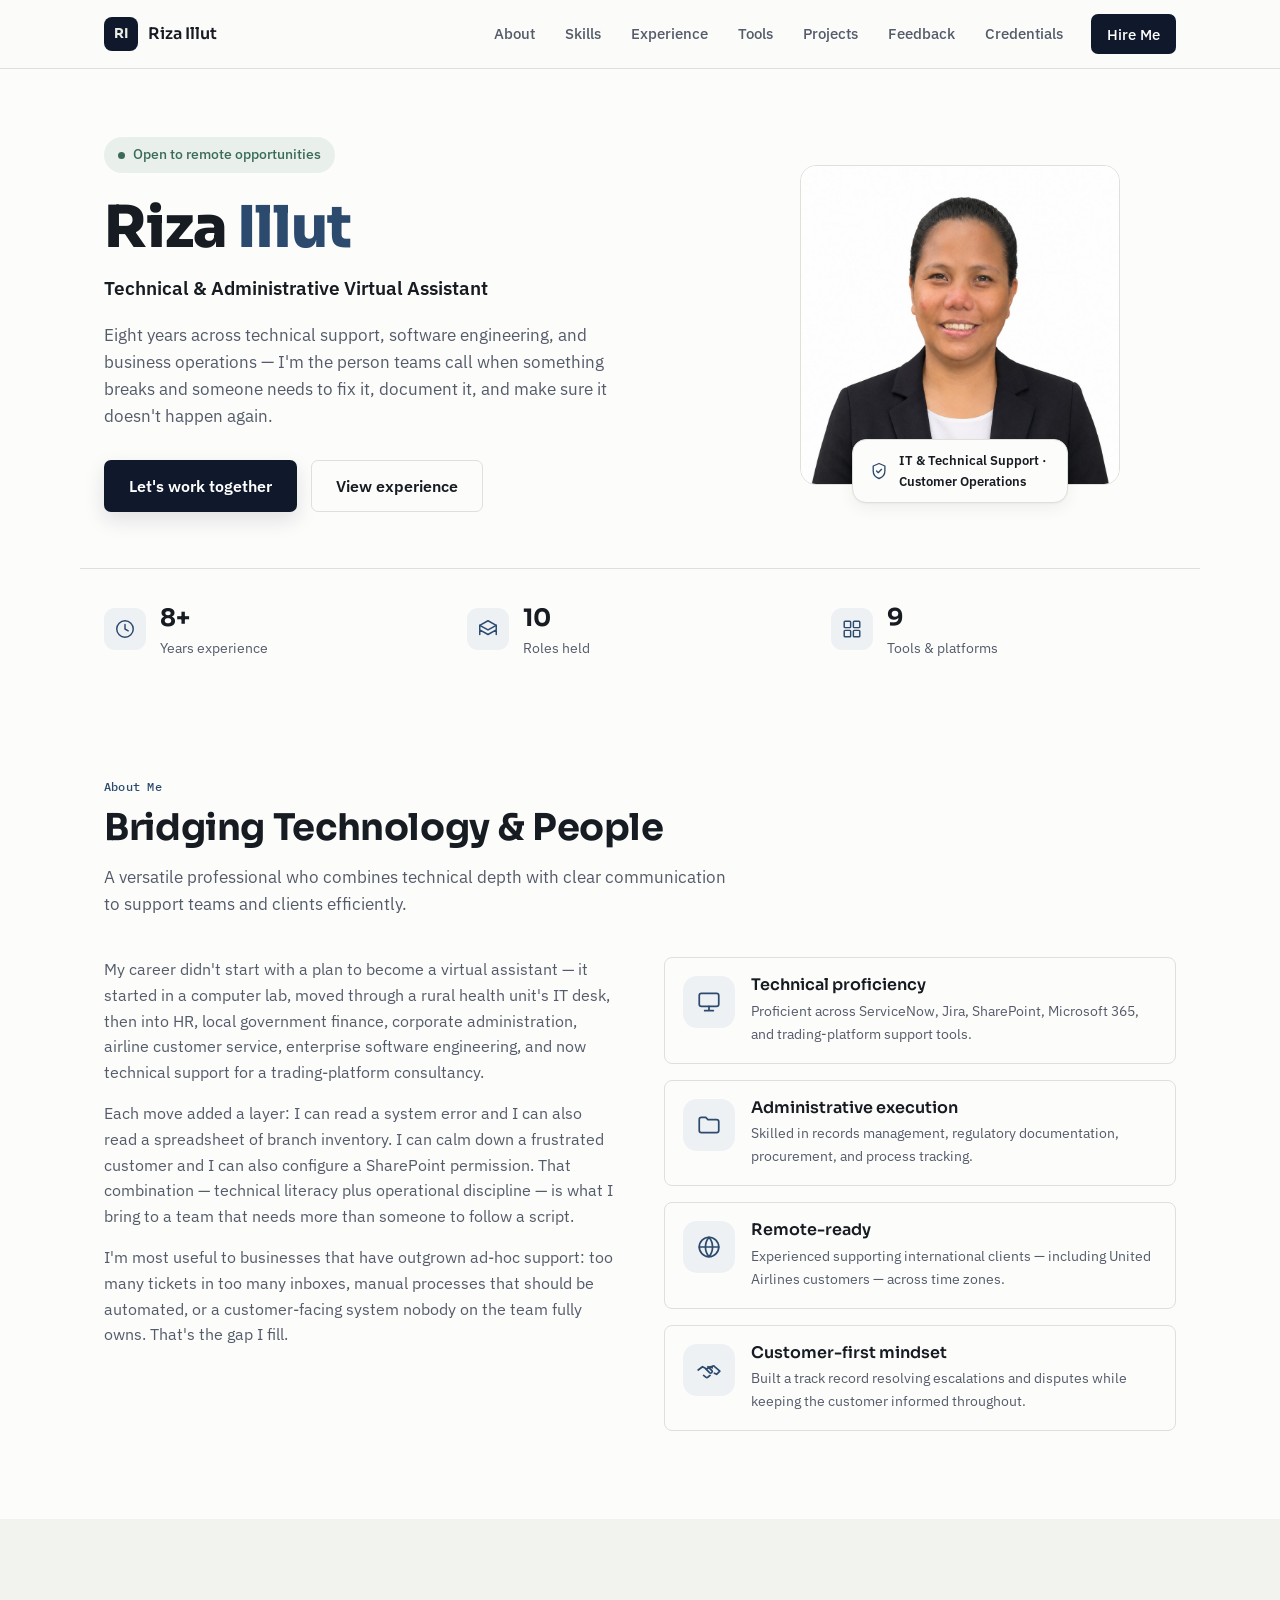
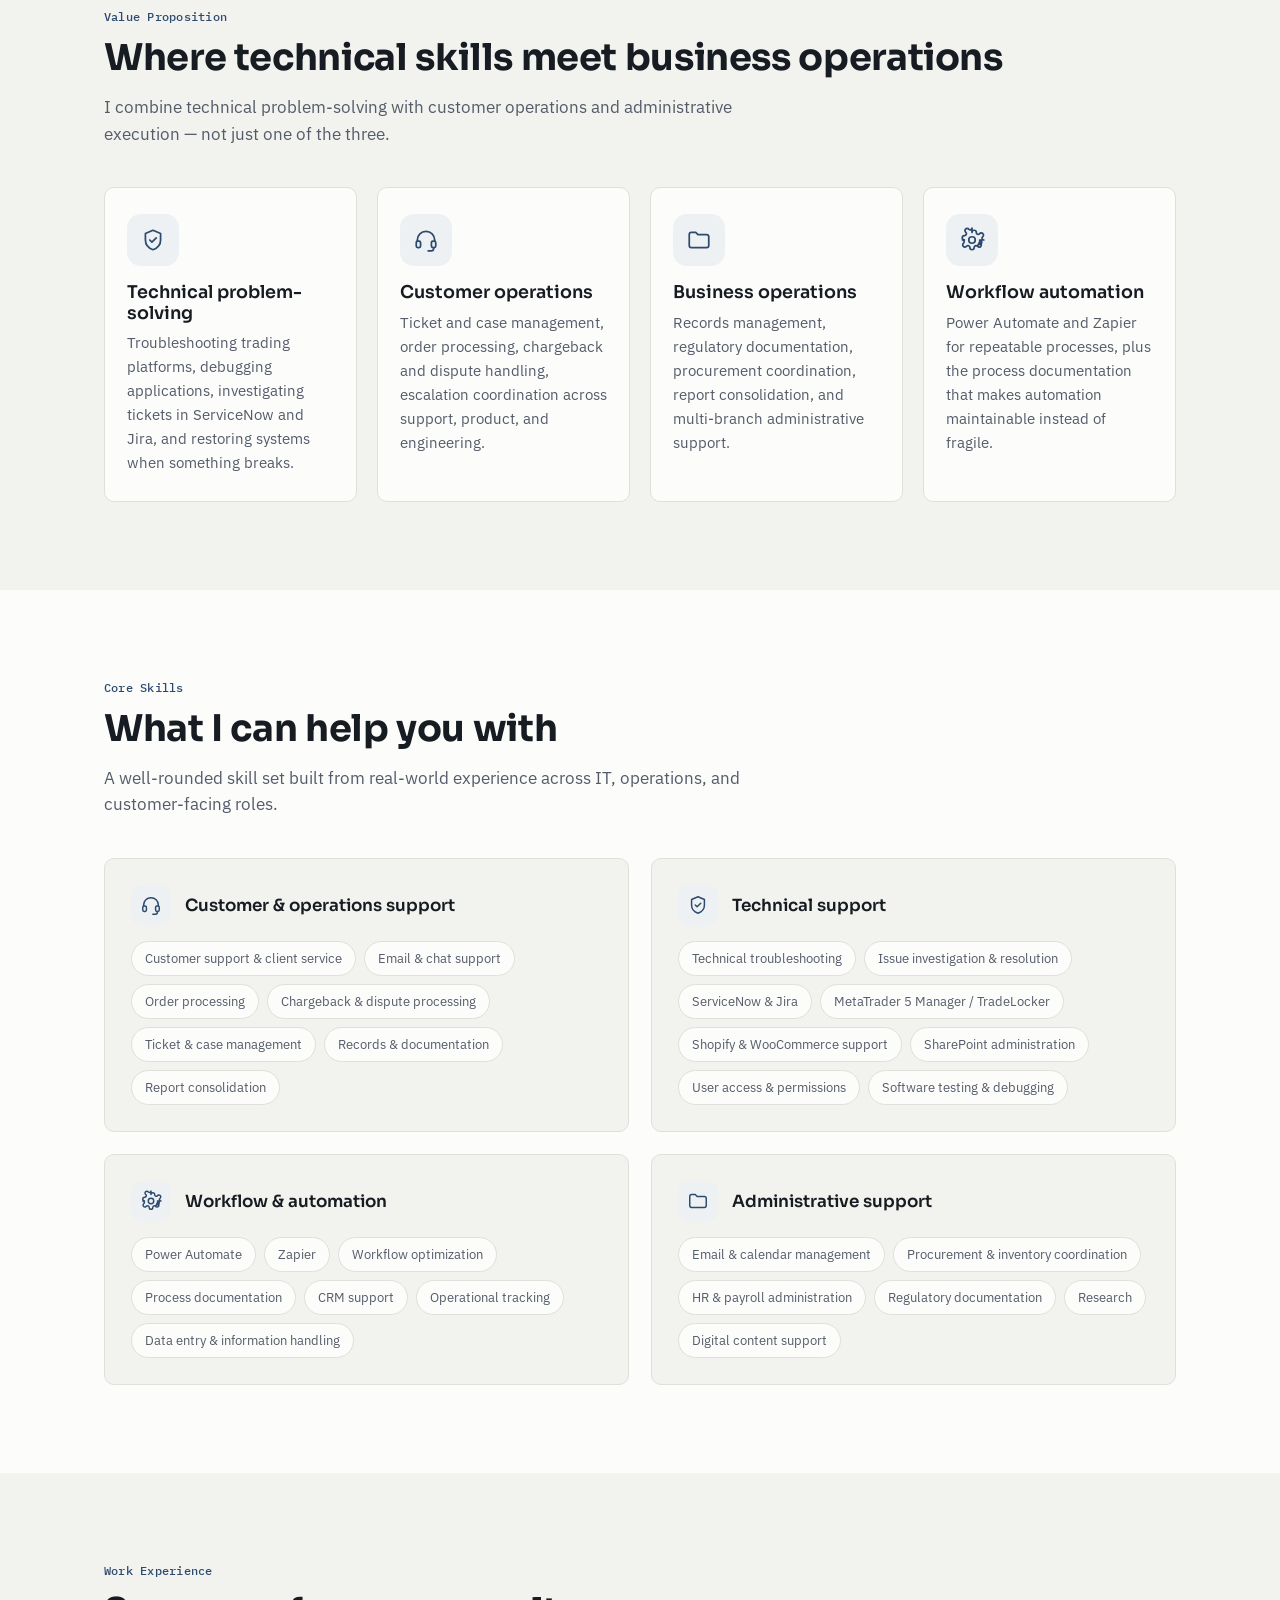
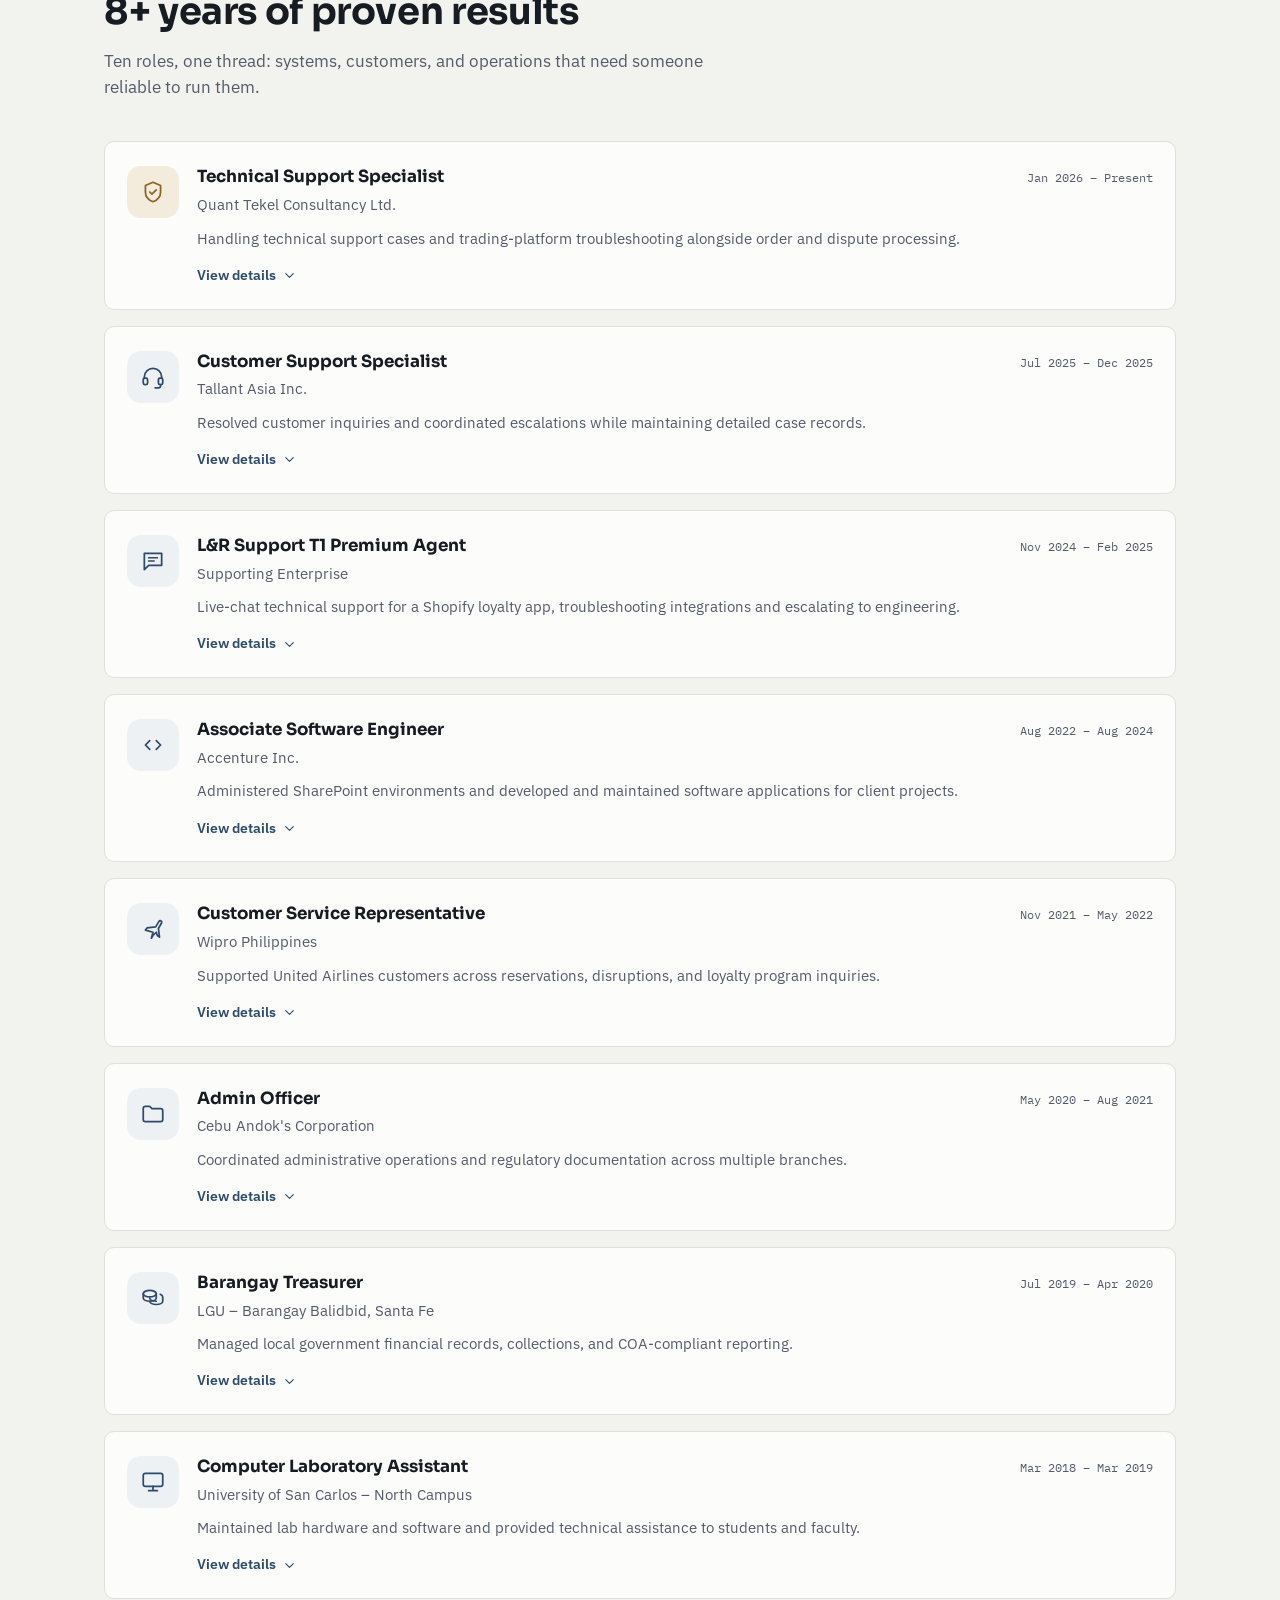
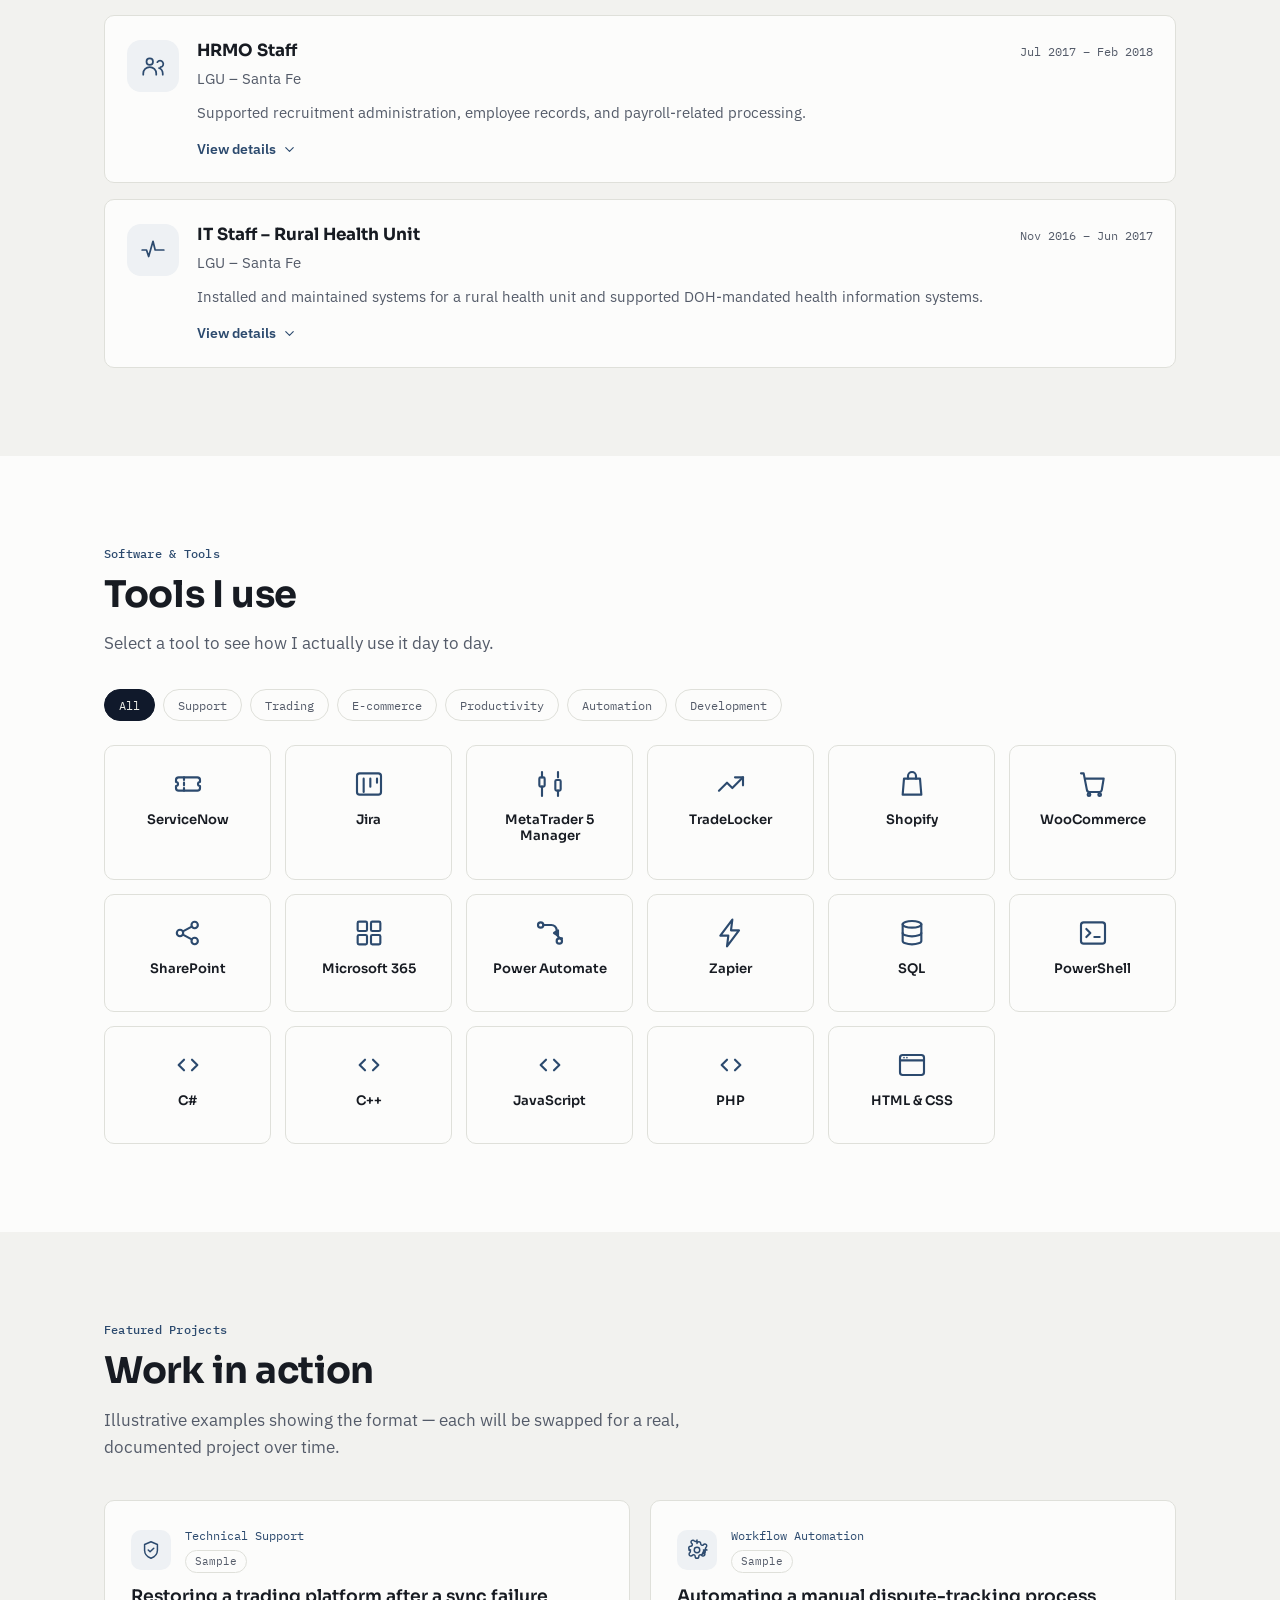
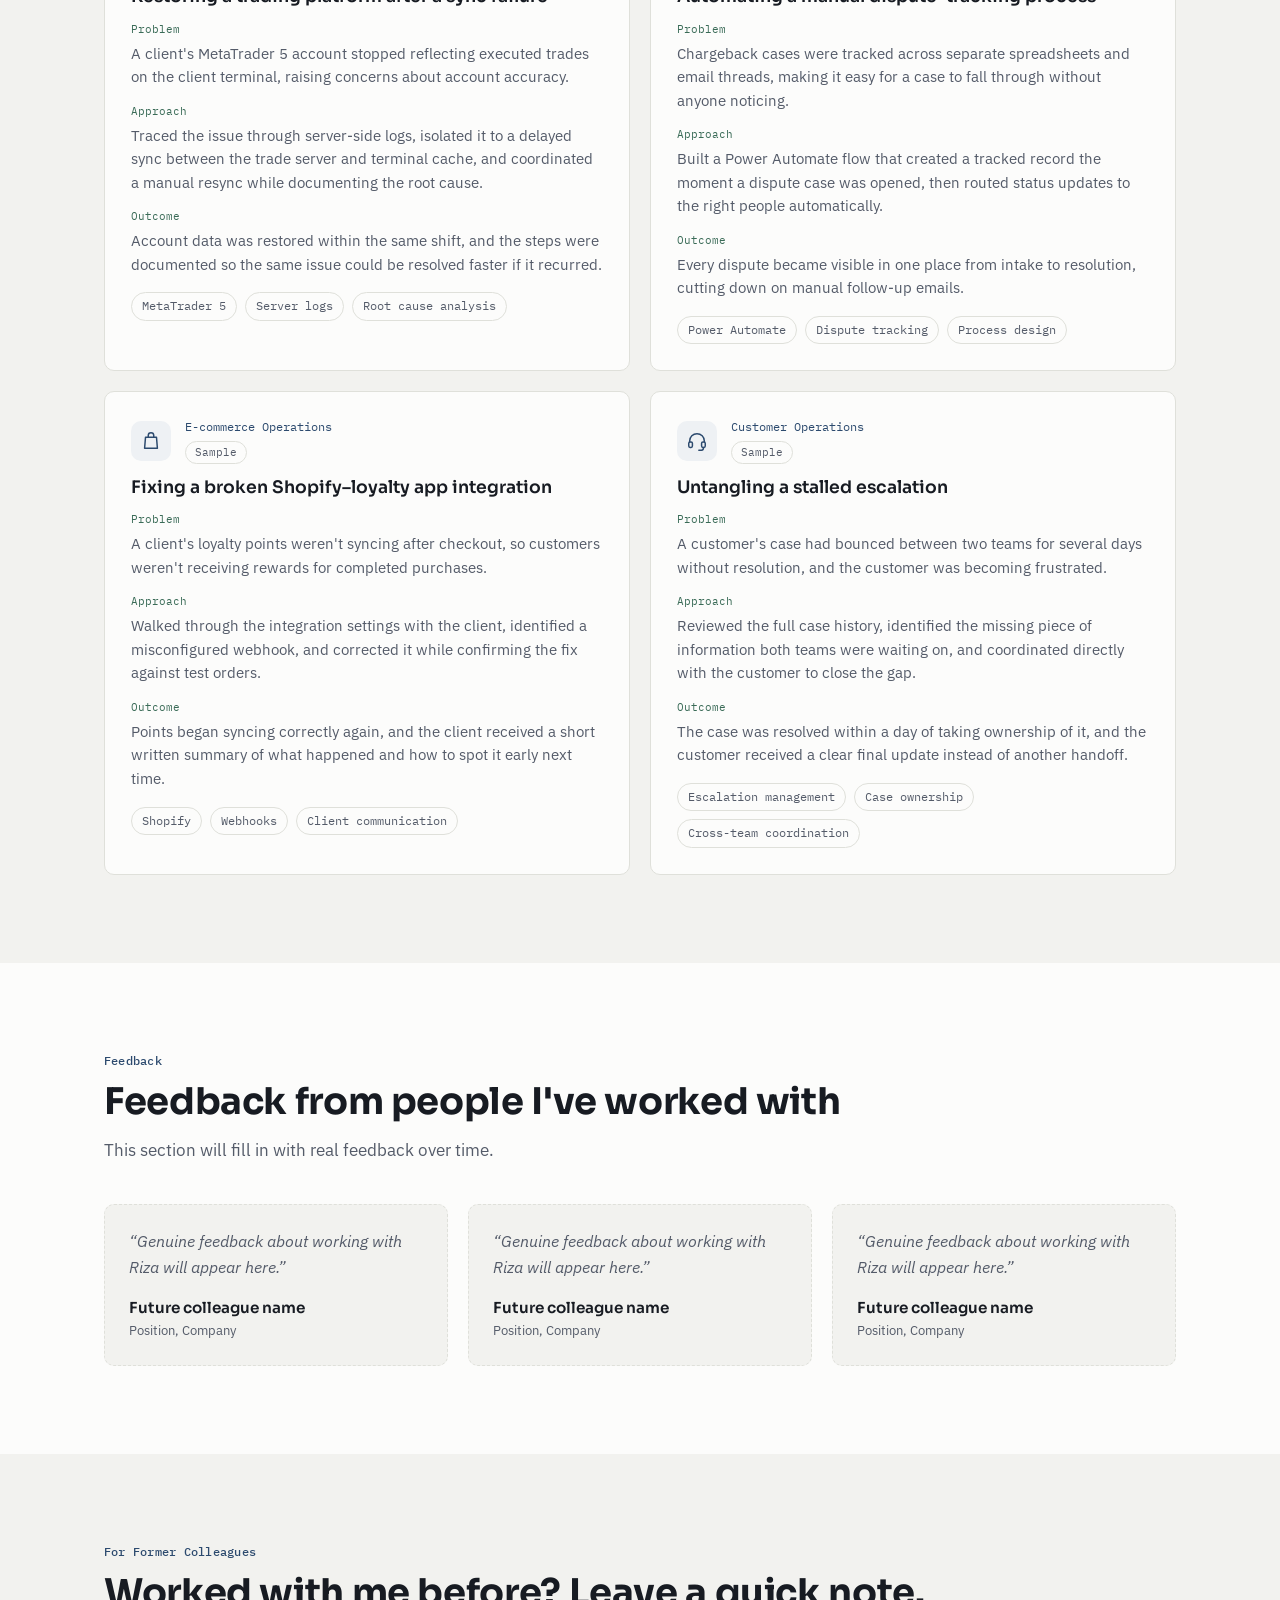
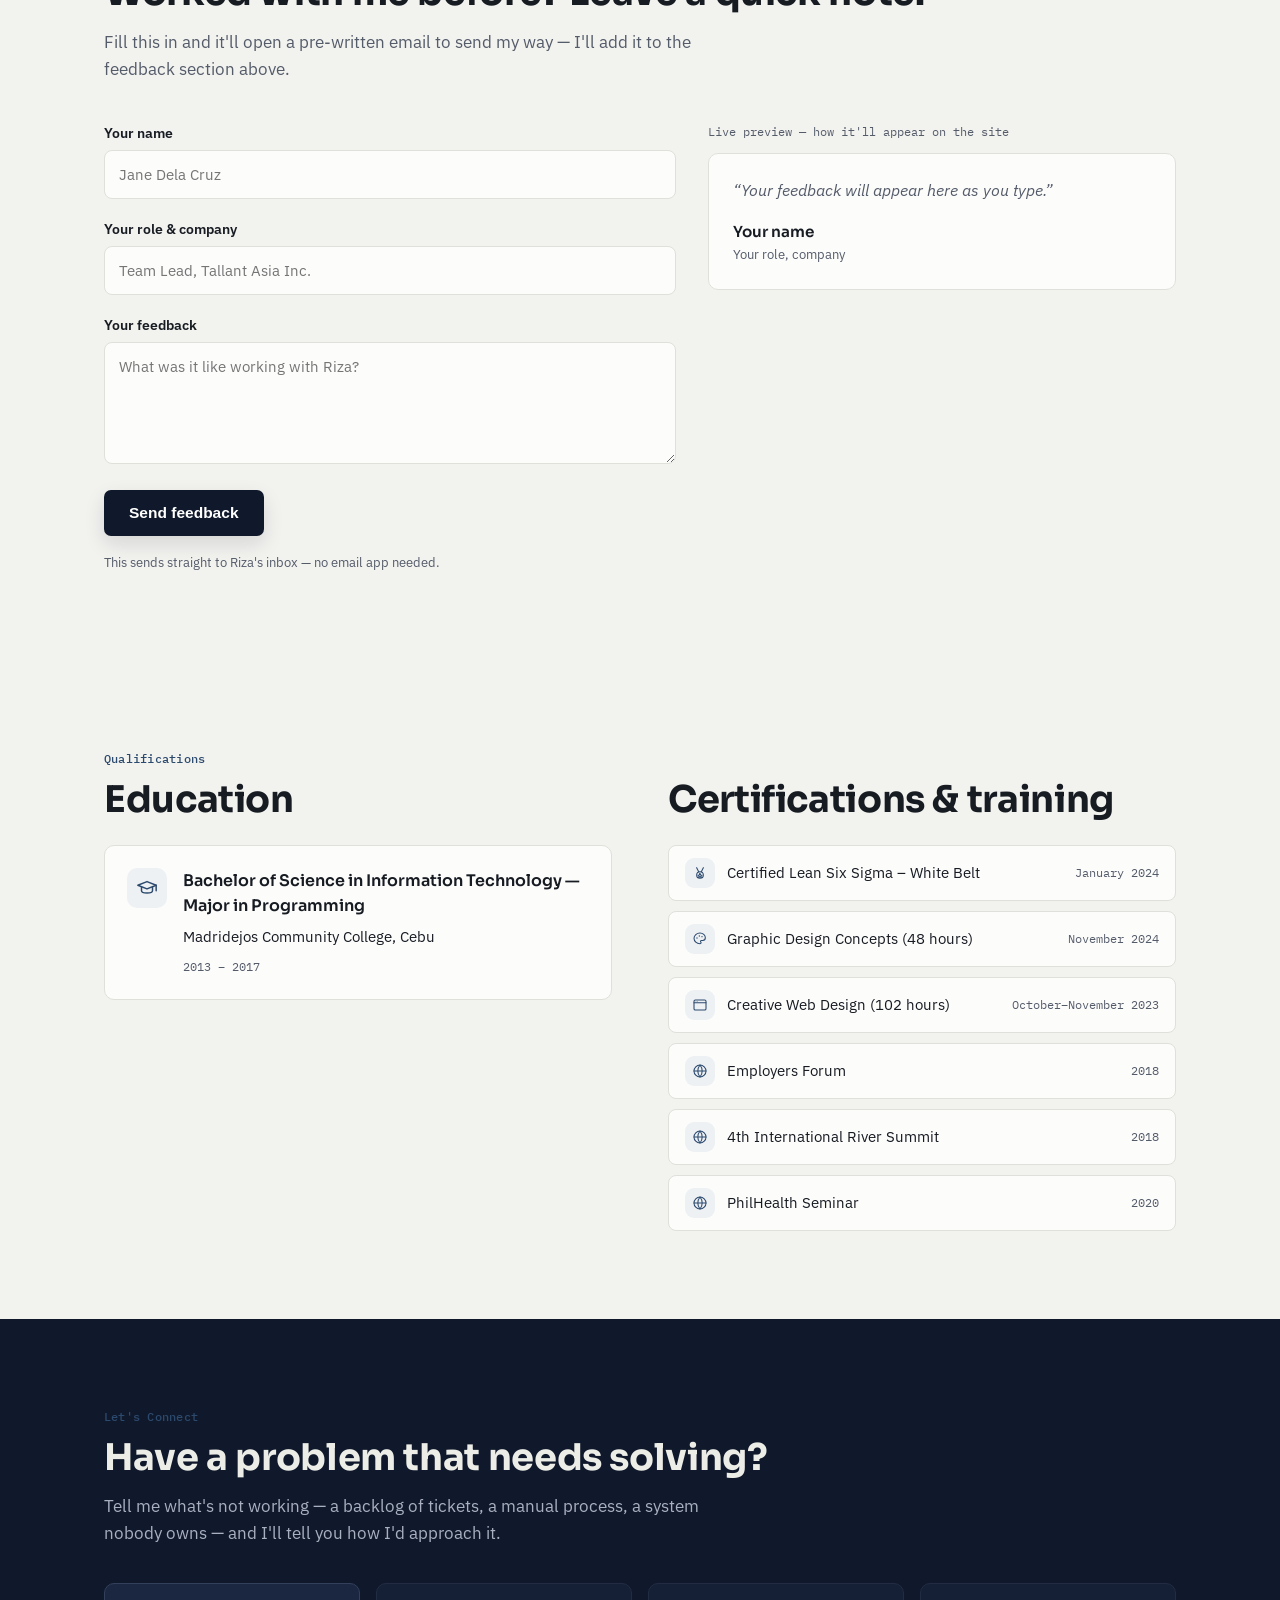
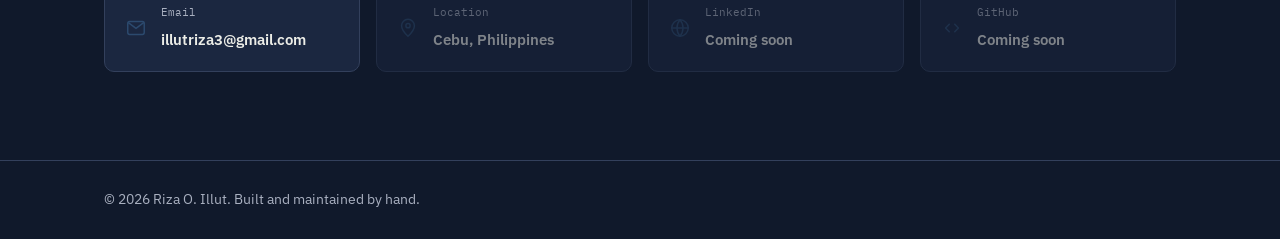
==== commit a6f2aef5: "Add files via upload" ====
--- a/riza-illut-portfolio/index.html
+++ b/riza-illut-portfolio/index.html
@@ -168,8 +168,9 @@
             <label for="fb-quote">Your feedback</label>
             <textarea id="fb-quote" rows="4" placeholder="What was it like working with Riza?"></textarea>
 
-            <button type="submit" class="btn btn-primary" id="fb-submit">Send feedback by email</button>
-            <p class="feedback-note">This opens your email app with everything filled in — just hit send.</p>
+            <button type="submit" class="btn btn-primary" id="fb-submit">Send feedback</button>
+            <p class="feedback-note" id="fb-note">This sends straight to Riza's inbox — no email app needed.</p>
+            <p class="feedback-status" id="fb-status" hidden></p>
           </form>
 
           <div class="feedback-preview">
--- a/riza-illut-portfolio/css/style.css
+++ b/riza-illut-portfolio/css/style.css
@@ -326,6 +326,11 @@
 .feedback-form input:focus, .feedback-form textarea:focus { border-color: var(--accent-1); }
 .feedback-form .btn { margin-top: 20px; align-self: flex-start; }
 .feedback-note { margin-top: 10px; font-size: 0.82rem; color: var(--text-muted); }
+.feedback-status {
+  margin-top: 12px; font-size: 0.88rem; font-weight: 600; color: var(--teal);
+  background: var(--teal-tint); border-radius: var(--radius-sm); padding: 10px 14px;
+}
+.feedback-status.is-error { color: var(--amber); background: var(--amber-tint); }
 
 .feedback-preview { position: sticky; top: 96px; }
 .feedback-preview-label { display: block; font-family: var(--font-mono); font-size: 0.72rem; color: var(--text-muted); margin-bottom: 12px; }
